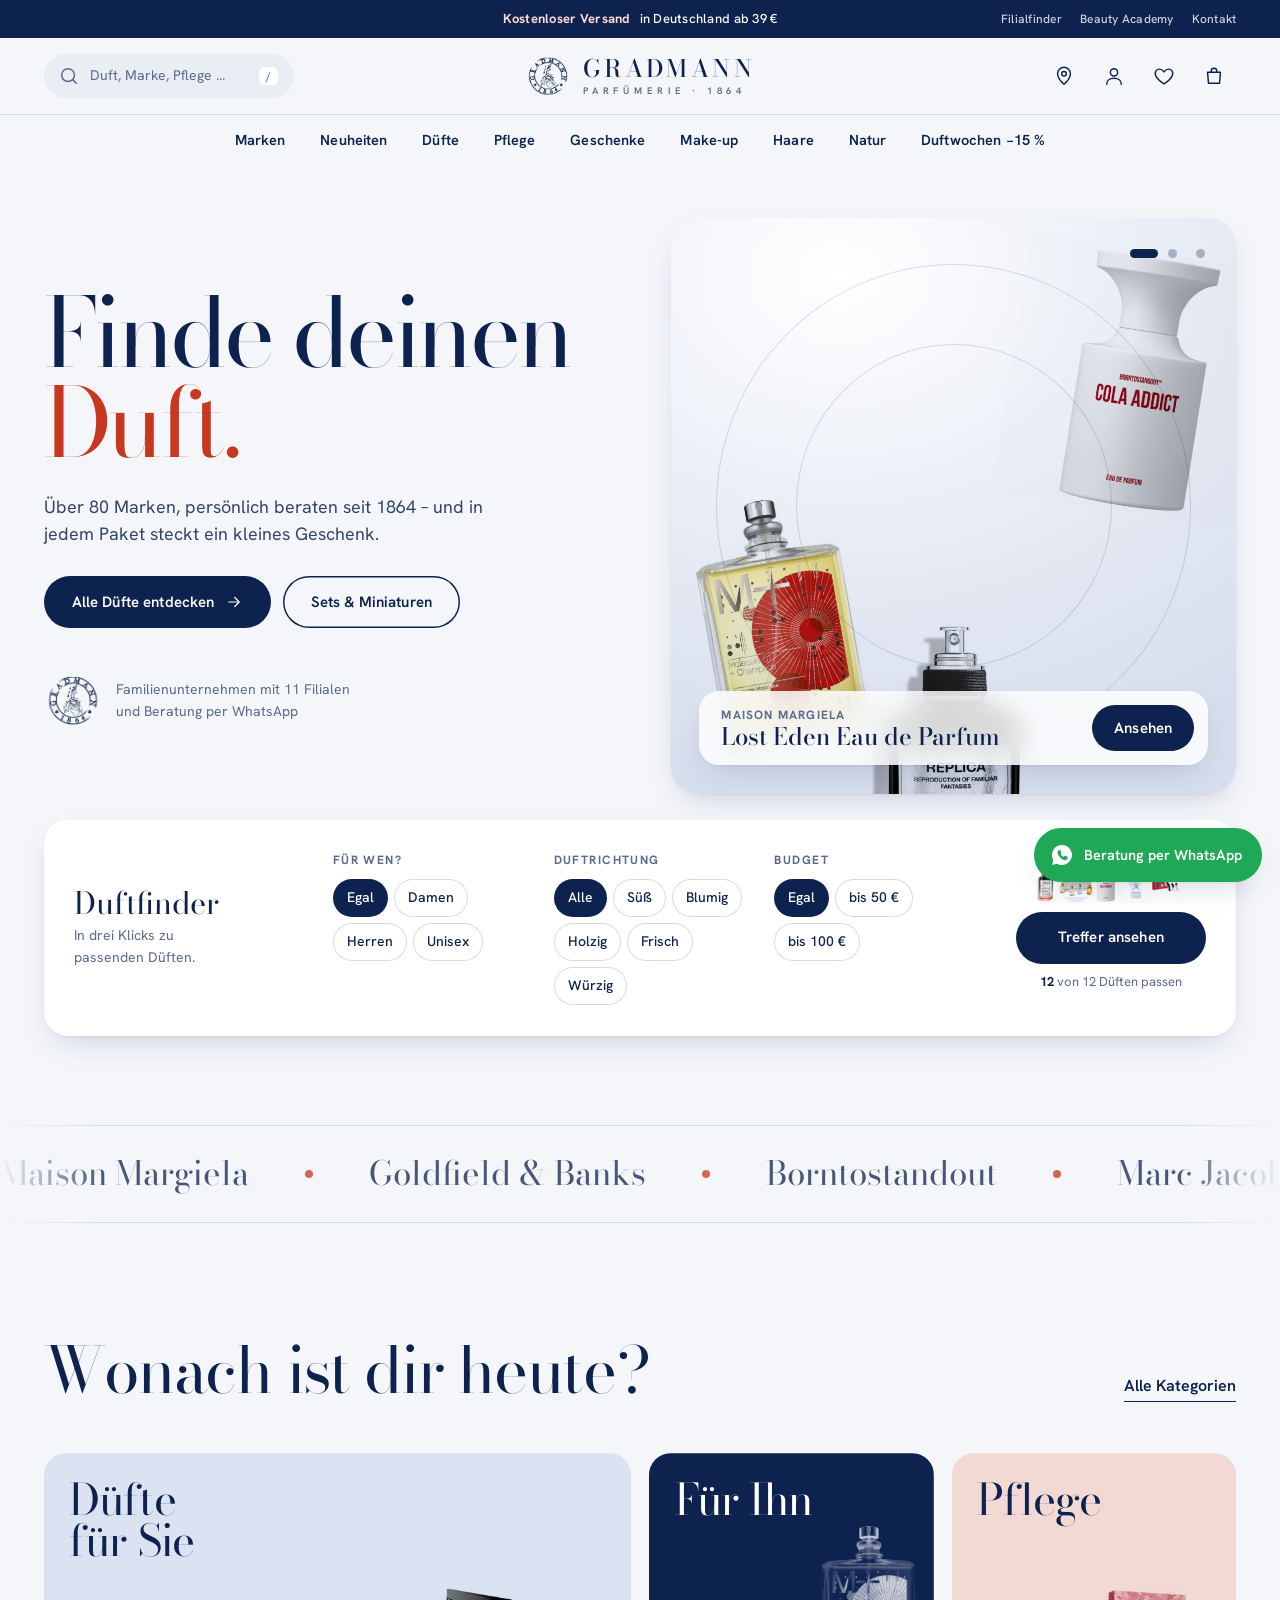
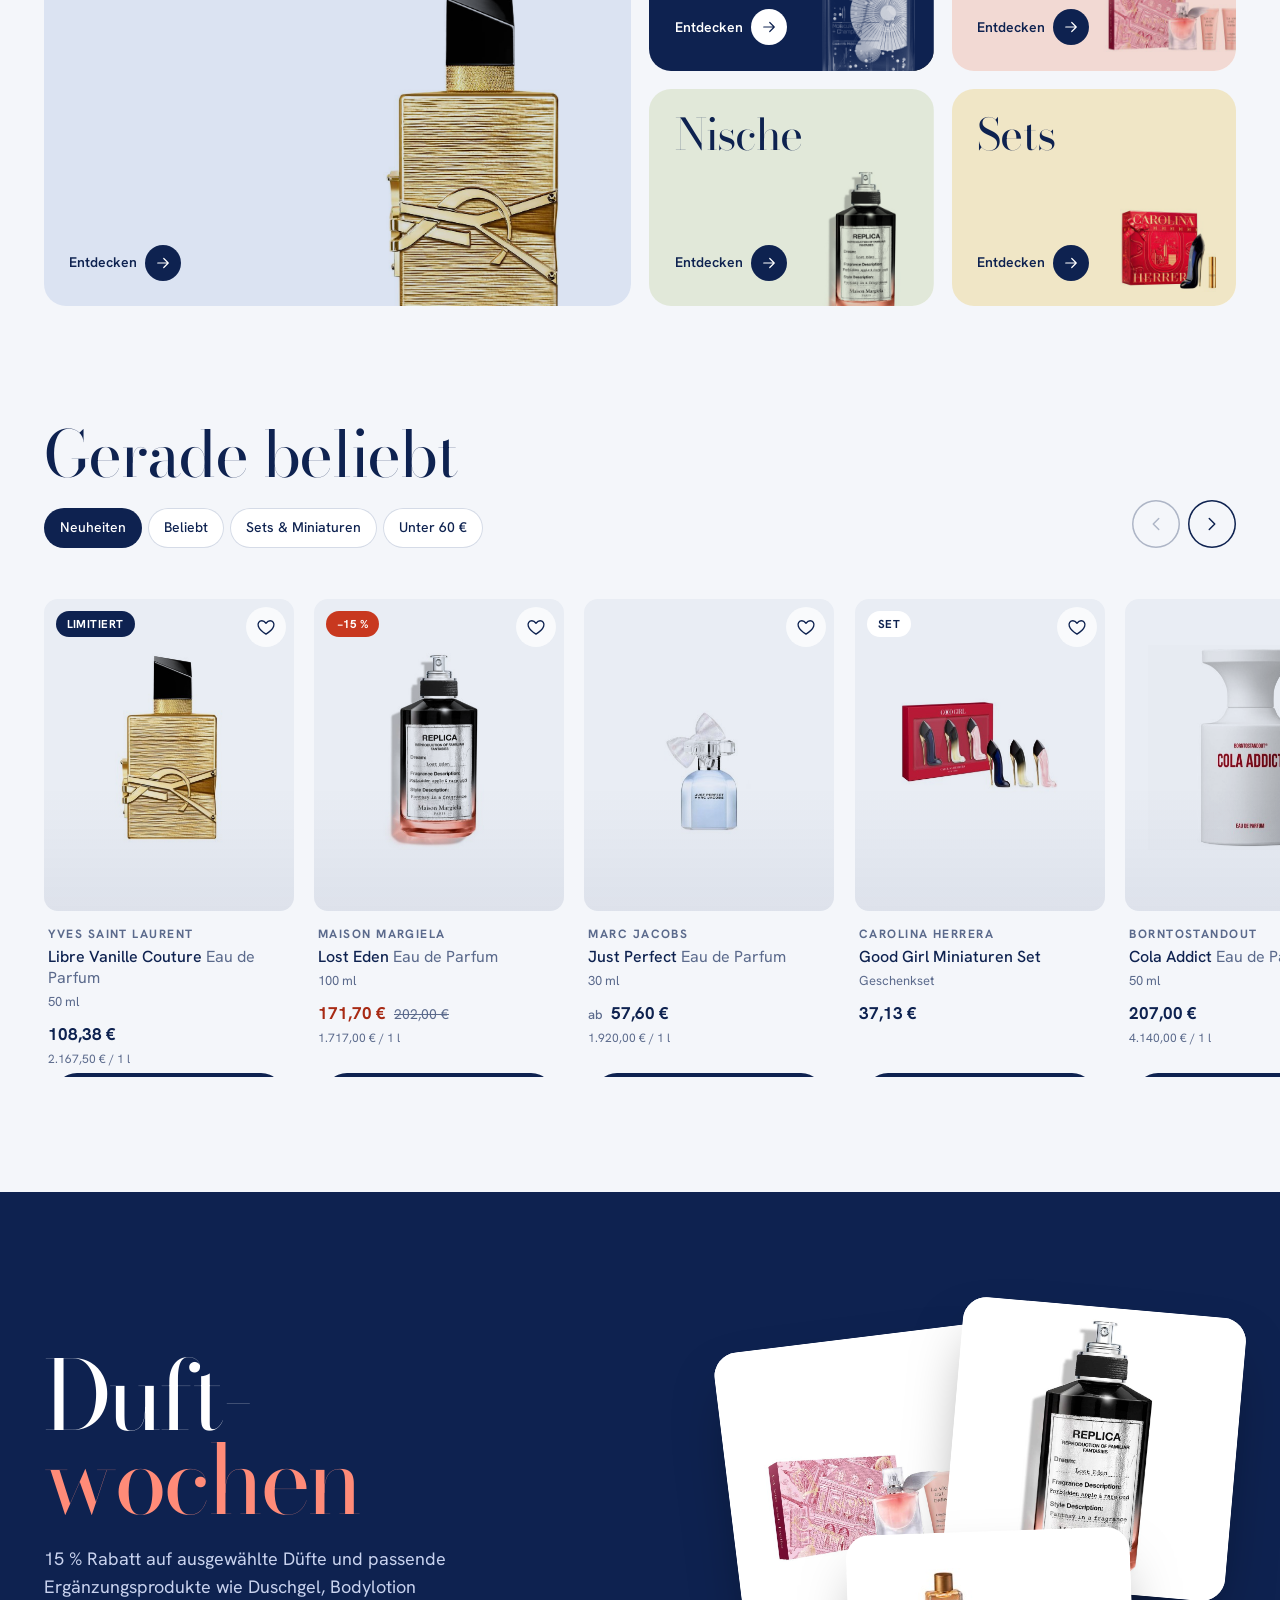
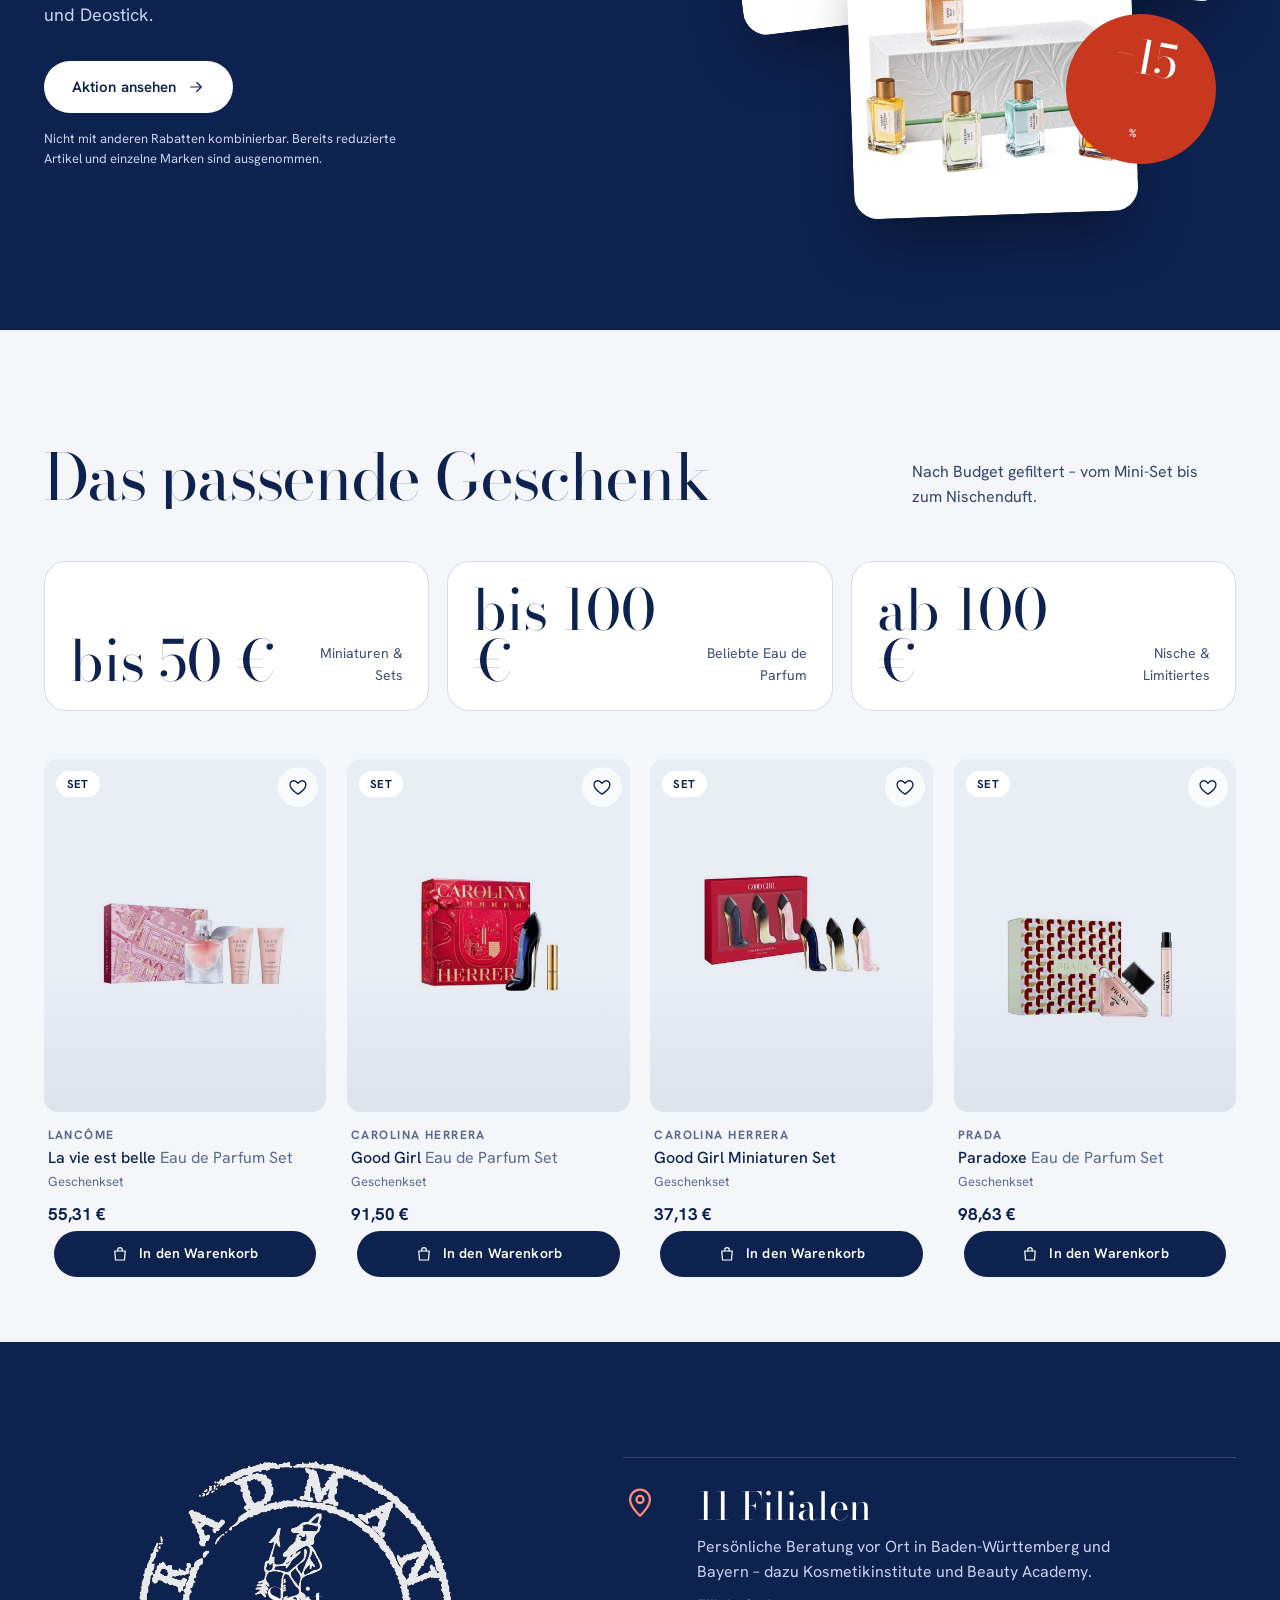
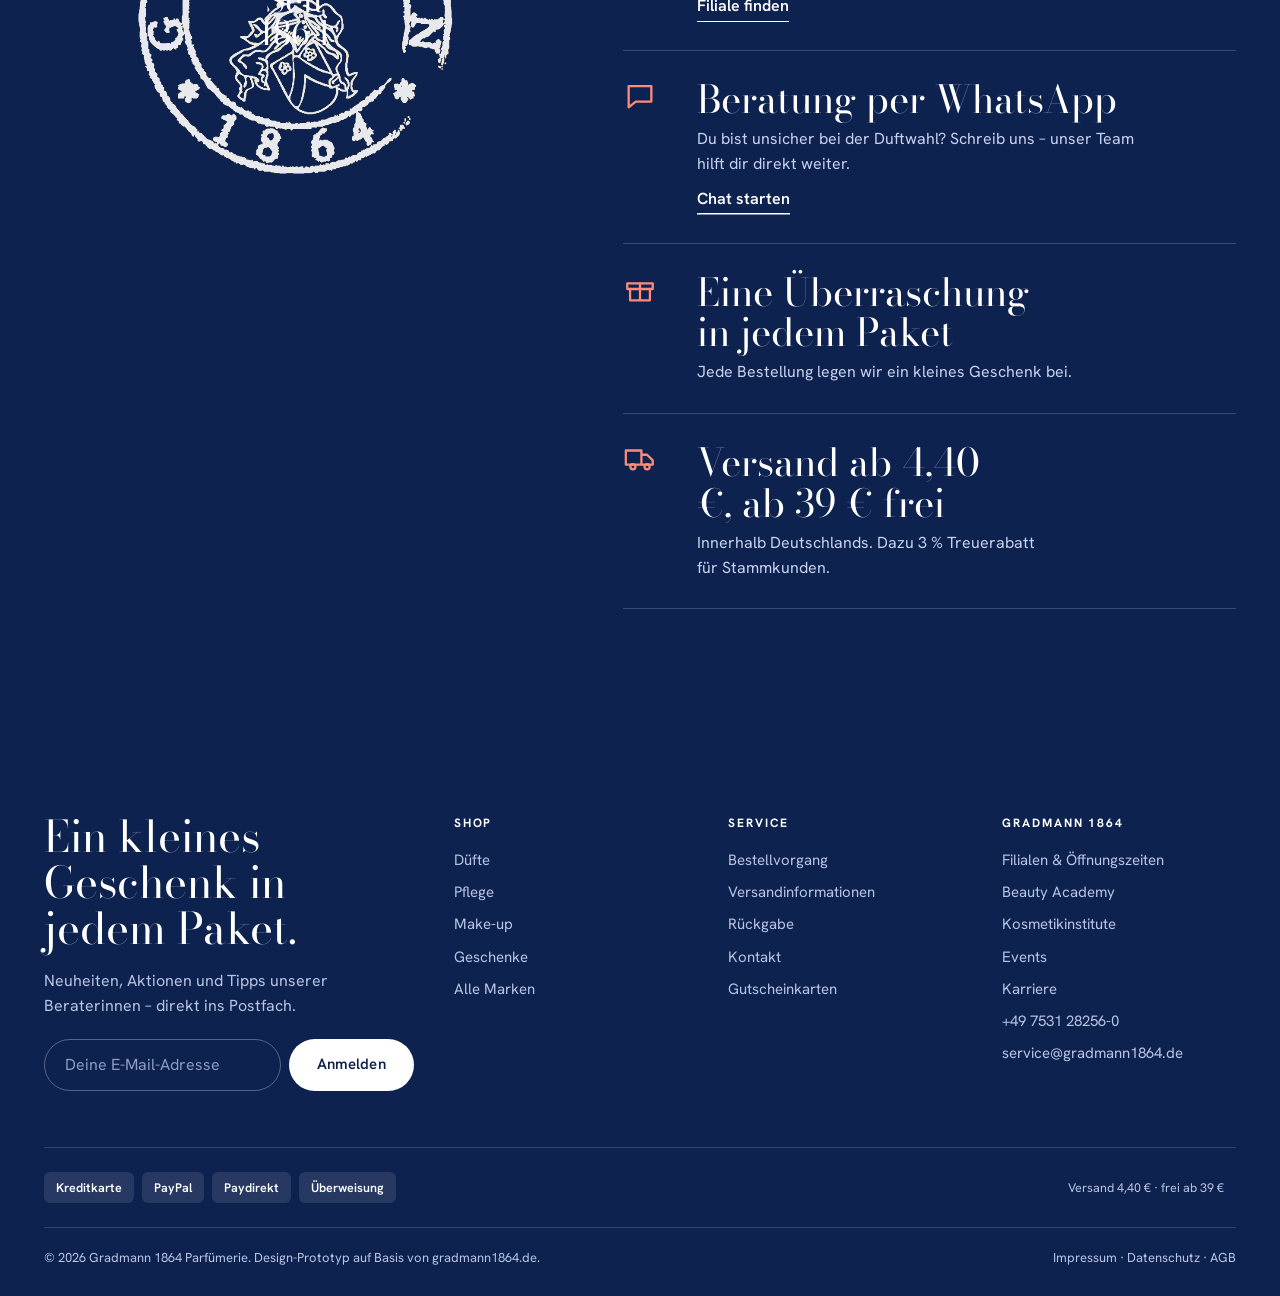
==== index.html @ aa3141bb "Gradmann 1864: Shop-Layout-Prototyp (Startseite, Kollektion, Produkt) Co-Authored-By: Claude Sonnet " ====
<!doctype html>
<html lang="de" class="no-js">
<head>
<meta charset="utf-8">
<meta name="viewport" content="width=device-width, initial-scale=1">
<title>GRADMANN 1864 – Parfümerie</title>
<meta name="description" content="Düfte, Pflege und Geschenke von über 80 Marken – beraten seit 1864. Kostenloser Versand ab 39 €.">
<link rel="icon" href="img/stempel.png">
<link rel="preconnect" href="https://fonts.googleapis.com"><link rel="preconnect" href="https://fonts.gstatic.com" crossorigin>
<link href="https://fonts.googleapis.com/css2?family=Bodoni+Moda:ital,opsz,wght@0,6..96,400;0,6..96,500;1,6..96,400&family=Hanken+Grotesk:wght@400;500;600;700&display=swap" rel="stylesheet">
<link rel="stylesheet" href="css/style.css">
</head>
<body>
<script src="js/data.js"></script>
<script src="js/app.js"></script>

<main id="main">
  <!-- HERO -->
  <section class="hero">
    <div class="wrap hero-grid">
      <div>
        <h1 class="lines-split rv" id="h1"><span class="ln"><span>Finde deinen</span></span><span class="ln" style="--d:1"><span><em>Duft.</em></span></span></h1>
        <p class="lede rv" style="--d:3">Über 80 Marken, persönlich beraten seit 1864 – und in jedem Paket steckt ein kleines Geschenk.</p>
        <div class="hero-cta rv" style="--d:4">
          <a class="btn btn-primary" href="kollektion.html">Alle Düfte entdecken <svg class="icon arr" viewBox="0 0 24 24"><path d="M5 12h14m-6-6 6 6-6 6"/></svg></a>
          <a class="btn btn-ghost" href="kollektion.html?type=set">Sets &amp; Miniaturen</a>
        </div>
        <div class="since rv" style="--d:5"><img src="img/stempel.png" alt="" width="58" height="49"><span>Familienunternehmen mit 11 Filialen<br>und Beratung per WhatsApp</span></div>
      </div>
      <div class="stage rv" id="stage" style="--d:2" aria-label="Aktuelle Highlights">
        <div class="ring"></div><div class="ring r2"></div>
        <img class="bottle sat" id="s1" src="img/p12.jpg" alt="" style="--x:-4;--y:48;--r:-10deg;--k:-14">
        <img class="bottle sat" id="s2" src="img/p2.jpg" alt="" style="--x:60;--y:6;--r:9deg;--k:16">
        <img class="bottle main" id="main-b" src="img/lost0.jpg" alt="" style="--x:19;--y:6;--r:0deg;--k:-8" width="1063" height="1063">
        <div class="dots" id="dots"></div>
        <div class="stage-card"><div><small id="sc-brand"></small><b id="sc-name"></b></div><a class="btn btn-primary" id="sc-link" href="#">Ansehen</a></div>
      </div>
    </div>
  </section>

  <!-- DUFTFINDER -->
  <section class="finder" aria-labelledby="fh">
    <div class="wrap"><div class="finder-box rv">
      <div><h2 id="fh">Duftfinder</h2><p>In drei Klicks zu passenden Düften.</p></div>
      <div class="f-steps" id="steps">
        <div class="f-step" data-k="for"><span>Für wen?</span><div class="chips"><button class="chip on" data-v="">Egal</button><button class="chip" data-v="damen">Damen</button><button class="chip" data-v="herren">Herren</button><button class="chip" data-v="unisex">Unisex</button></div></div>
        <div class="f-step" data-k="family"><span>Duftrichtung</span><div class="chips"><button class="chip on" data-v="">Alle</button><button class="chip" data-v="süß">Süß</button><button class="chip" data-v="blumig">Blumig</button><button class="chip" data-v="holzig">Holzig</button><button class="chip" data-v="frisch">Frisch</button><button class="chip" data-v="würzig">Würzig</button></div></div>
        <div class="f-step" data-k="max"><span>Budget</span><div class="chips"><button class="chip on" data-v="">Egal</button><button class="chip" data-v="50">bis 50 €</button><button class="chip" data-v="100">bis 100 €</button></div></div>
      </div>
      <div class="f-go"><div class="f-prev" id="fprev"></div><a class="btn btn-primary" id="fgo" href="kollektion.html">Treffer ansehen</a><small id="fcount"></small></div>
    </div></div>
  </section>

  <!-- MARKEN -->
  <div class="marq" aria-label="Marken im Sortiment"><div class="marq-t" id="marq"></div></div>

  <!-- KATEGORIEN -->
  <section class="sec">
    <div class="wrap">
      <div class="sec-head"><h2 class="lines-split"><span class="ln"><span>Wonach ist dir <em>heute?</em></span></span></h2><a class="link rv" href="kollektion.html">Alle Kategorien</a></div>
      <div class="bento">
        <a class="bt b1 wipe" href="kollektion.html?for=damen"><h3>Düfte für Sie</h3><span class="go">Entdecken <i><svg class="icon" viewBox="0 0 24 24" aria-hidden="true"><path d="M5 12h14m-6-6 6 6-6 6"/></svg></i></span><img src="img/hero-libre.jpg" alt="" loading="lazy"></a>
        <a class="bt b2 wipe" style="--d:1" href="kollektion.html?for=herren"><h3>Für Ihn</h3><span class="go">Entdecken <i><svg class="icon" viewBox="0 0 24 24" aria-hidden="true"><path d="M5 12h14m-6-6 6 6-6 6"/></svg></i></span><img src="img/p12.jpg" alt="" loading="lazy"></a>
        <a class="bt b3 wipe" style="--d:2" href="kollektion.html?cat=Pflege"><h3>Pflege</h3><span class="go">Entdecken <i><svg class="icon" viewBox="0 0 24 24" aria-hidden="true"><path d="M5 12h14m-6-6 6 6-6 6"/></svg></i></span><img src="img/p9.jpg" alt="" loading="lazy"></a>
        <a class="bt b4 wipe" style="--d:3" href="kollektion.html?cat=Nische"><h3>Nische</h3><span class="go">Entdecken <i><svg class="icon" viewBox="0 0 24 24" aria-hidden="true"><path d="M5 12h14m-6-6 6 6-6 6"/></svg></i></span><img src="img/p6.jpg" alt="" loading="lazy"></a>
        <a class="bt b5 wipe" style="--d:4" href="kollektion.html?type=set"><h3>Sets</h3><span class="go">Entdecken <i><svg class="icon" viewBox="0 0 24 24" aria-hidden="true"><path d="M5 12h14m-6-6 6 6-6 6"/></svg></i></span><img src="img/p5.jpg" alt="" loading="lazy"></a>
      </div>
    </div>
  </section>

  <!-- PRODUKT-RAIL -->
  <section class="sec" style="padding-top:0">
    <div class="wrap">
      <div class="sec-head">
        <div><h2 class="lines-split"><span class="ln"><span>Gerade <em>beliebt</em></span></span></h2>
          <div class="tabs rv" style="margin-top:22px" id="tabs" role="group" aria-label="Produktauswahl"><button class="chip on" data-t="new" aria-pressed="true">Neuheiten</button><button class="chip" data-t="top" aria-pressed="false">Beliebt</button><button class="chip" data-t="set" aria-pressed="false">Sets &amp; Miniaturen</button><button class="chip" data-t="u60" aria-pressed="false">Unter 60 €</button></div></div>
        <div class="rail-nav"><button id="rp" aria-label="Zurück"><svg class="icon" viewBox="0 0 24 24"><path d="m15 6-6 6 6 6"/></svg></button><button id="rn" aria-label="Weiter"><svg class="icon" viewBox="0 0 24 24"><path d="m9 6 6 6-6 6"/></svg></button></div>
      </div>
      <div class="rail" id="rail"></div>
    </div>
  </section>

  <!-- DUFTWOCHEN -->
  <section class="sec dark dw">
    <div class="wrap dw-grid">
      <div>
        <h2 class="lines-split"><span class="ln"><span>Duft-</span></span><span class="ln" style="--d:1"><span><em>wochen</em></span></span></h2>
        <p class="rv">15 % Rabatt auf ausgewählte Düfte und passende Ergänzungsprodukte wie Duschgel, Bodylotion und Deostick.</p>
        <div class="rv" style="margin-top:32px;--d:2"><a class="btn btn-light" href="kollektion.html?cat=Duftwochen">Aktion ansehen <svg class="icon arr" viewBox="0 0 24 24"><path d="M5 12h14m-6-6 6 6-6 6"/></svg></a></div>
        <small class="rv" style="--d:3">Nicht mit anderen Rabatten kombinierbar. Bereits reduzierte Artikel und einzelne Marken sind ausgenommen.</small>
      </div>
      <div class="dw-stack rv" style="--d:2" aria-hidden="true"><img src="img/hero-lavie.jpg" alt="" loading="lazy"><img src="img/lost0.jpg" alt="" loading="lazy"><img src="img/p1.jpg" alt="" loading="lazy"><div class="off">−15<small>%</small></div></div>
    </div>
  </section>

  <!-- GESCHENKE -->
  <section class="sec">
    <div class="wrap">
      <div class="sec-head"><h2 class="lines-split"><span class="ln"><span>Das passende <em>Geschenk</em></span></span></h2><p class="rv" style="max-width:36ch">Nach Budget gefiltert – vom Mini-Set bis zum Nischenduft.</p></div>
      <div class="gift-row">
        <a class="gift rv" href="kollektion.html?max=50"><b>bis 50 €</b><small>Miniaturen &amp; Sets</small></a>
        <a class="gift rv" style="--d:1" href="kollektion.html?max=100"><b>bis 100 €</b><small>Beliebte Eau de Parfum</small></a>
        <a class="gift rv" style="--d:2" href="kollektion.html?min=100"><b>ab 100 €</b><small>Nische &amp; Limitiertes</small></a>
      </div>
      <div class="pgrid" id="giftGrid"></div>
    </div>
  </section>

  <!-- VERTRAUEN -->
  <section class="sec dark">
    <div class="wrap trust">
      <div class="trust-stamp rv"><img src="img/stempel.png" alt="Gradmann 1864 Stempel"><div class="core">Seit<br>1864</div></div>
      <ul class="tl">
        <li class="rv"><svg class="icon" viewBox="0 0 24 24"><path d="M12 21s7-6.200 7-11.500a7 7 0 1 0-14 0C5 14.800 12 21 12 21Z"/><circle cx="12" cy="9.500" r="2.500"/></svg><div><h3>11 Filialen</h3><p>Persönliche Beratung vor Ort in Baden-Württemberg und Bayern – dazu Kosmetikinstitute und Beauty Academy.</p><a class="link" href="#" style="color:#fff">Filiale finden</a></div></li>
        <li class="rv" style="--d:1"><svg class="icon" viewBox="0 0 24 24"><path d="M4 5h16v11H9l-5 4V5Z"/></svg><div><h3>Beratung per WhatsApp</h3><p>Du bist unsicher bei der Duftwahl? Schreib uns – unser Team hilft dir direkt weiter.</p><a class="link" href="#" style="color:#fff">Chat starten</a></div></li>
        <li class="rv" style="--d:2"><svg class="icon" viewBox="0 0 24 24"><rect x="3" y="8" width="18" height="4"/><path d="M5 12v8h14v-8M12 8v12"/></svg><div><h3>Eine Überraschung in jedem Paket</h3><p>Jede Bestellung legen wir ein kleines Geschenk bei.</p></div></li>
        <li class="rv" style="--d:3"><svg class="icon" viewBox="0 0 24 24"><path d="M2 6h11v10H2zM13 9h4l4 4v3h-8"/><circle cx="7" cy="17.500" r="1.800"/><circle cx="17" cy="17.500" r="1.800"/></svg><div><h3>Versand ab 4,40 €, ab 39 € frei</h3><p>Innerhalb Deutschlands. Dazu 3 % Treuerabatt für Stammkunden.</p></div></li>
      </ul>
    </div>
  </section>
</main>

<script src="js/home.js"></script>
</body>
</html>
---- css/style.css ----
/* GRADMANN 1864 – Shop-Prototyp · Tokens */
:root {
  --ink: #0e2250;          /* Stempel-Marineblau */
  --ink-2: #33446b;
  --ink-3: #5b6a8c;
  --ground: #f4f6fa;
  --tile: #e9edf4;
  --line: #d5dbe7;
  --paper: #ffffff;
  --accent: #c8381f;       /* Aktionsfarbe: Rabatt, Fortschritt */
  --accent-ink: #a82a14;
  --ok: #17794e;
  --radius: 14px;
  --radius-s: 8px;
  --ease: cubic-bezier(.16, 1, .3, 1);
  --display: 'Bodoni Moda', 'Didot', serif;
  --sans: 'Hanken Grotesk', system-ui, -apple-system, sans-serif;
  --gut: clamp(16px, 3.4vw, 48px);
  --max: 1440px;
  --shadow: 0 1px 2px rgba(14,34,80,.06), 0 12px 32px -12px rgba(14,34,80,.22);
  --hdr-h: 114px;
  color-scheme: light;
}
@media (max-width: 1000px) { :root { --hdr-h: 64px; } }
@view-transition { navigation: auto; }
*, *::before, *::after { box-sizing: border-box; }
html { scroll-behavior: smooth; -webkit-text-size-adjust: 100%; }
body { margin: 0; font: 400 16px/1.55 var(--sans); color: var(--ink-2); background: var(--ground); -webkit-font-smoothing: antialiased; text-rendering: optimizeLegibility; }
img { display: block; max-width: 100%; }
a { color: inherit; text-decoration-thickness: 1px; text-underline-offset: .25em; }
button { font: inherit; color: inherit; background: none; border: 0; padding: 0; cursor: pointer; }
h1, h2, h3, h4 { margin: 0; color: var(--ink); font-weight: 500; text-wrap: balance; }
p { margin: 0; text-wrap: pretty; }
::selection { background: var(--ink); color: #fff; }
:focus-visible { outline: 2px solid var(--ink); outline-offset: 3px; border-radius: 4px; }
.dark :focus-visible { outline-color: #fff; }
::-webkit-scrollbar { width: 10px; height: 10px; }
::-webkit-scrollbar-thumb { background: var(--line); border-radius: 10px; border: 2px solid var(--ground); }
input, select { caret-color: var(--accent); }
.wrap { width: 100%; max-width: var(--max); margin-inline: auto; padding-inline: var(--gut); }
.sr { position: absolute; width: 1px; height: 1px; overflow: hidden; clip-path: inset(50%); white-space: nowrap; }
.display { font-family: var(--display); font-weight: 400; letter-spacing: -.02em; line-height: 1; }
.tnum { font-variant-numeric: tabular-nums; }
.skip { position: absolute; left: 12px; top: -60px; background: var(--ink); color: #fff; padding: 10px 16px; border-radius: 8px; z-index: 200; transition: top .2s; }
.skip:focus { top: 12px; }

/* Buttons */
.btn { --h: 52px; display: inline-flex; align-items: center; justify-content: center; gap: 10px; min-height: var(--h); padding: 0 28px; border-radius: 999px; font-weight: 600; font-size: 15px; letter-spacing: .01em; text-decoration: none; transition: transform .35s var(--ease), background .25s, color .25s, box-shadow .35s var(--ease); position: relative; overflow: hidden; isolation: isolate; white-space: nowrap; }
.btn svg { width: 18px; height: 18px; transition: transform .4s var(--ease); }
.btn:hover svg.arr { transform: translateX(4px); }
.btn-primary { background: var(--ink); color: #fff; }
.btn-primary::before { content: ''; position: absolute; inset: 0; background: var(--accent); transform: translateY(101%); transition: transform .45s var(--ease); z-index: -1; border-radius: inherit; }
.btn-primary:hover::before { transform: none; }
.btn-primary:active { transform: scale(.97); }
.btn-ghost { box-shadow: inset 0 0 0 1.5px var(--ink); color: var(--ink); background: transparent; }
.btn-ghost:hover { background: var(--ink); color: #fff; }
.btn-light { background: #fff; color: var(--ink); }
.btn-light:hover { background: var(--accent); color: #fff; }
.btn-block { width: 100%; }
.btn[disabled] { opacity: .5; pointer-events: none; }
.link { font-weight: 600; color: var(--ink); text-decoration: none; background: linear-gradient(currentColor, currentColor) 0 100% / 100% 1.5px no-repeat; padding-bottom: 3px; transition: background-size .45s var(--ease); display: inline-flex; gap: 8px; align-items: center; }
.link:hover { background-size: 0 1.5px; background-position: 100% 100%; }
.icon { width: 22px; height: 22px; stroke: currentColor; fill: none; stroke-width: 1.6; stroke-linecap: round; stroke-linejoin: round; }

/* Announcement */
.announce { background: var(--ink); color: #fff; font-size: 13px; font-weight: 500; letter-spacing: .02em; height: 38px; position: relative; overflow: hidden; }
.announce .wrap { height: 100%; display: flex; align-items: center; justify-content: center; position: relative; }
.announce .msg { position: absolute; inset: 0; display: flex; align-items: center; justify-content: center; gap: 10px; opacity: 0; transform: translateY(12px); transition: opacity .6s var(--ease), transform .6s var(--ease); text-align: center; padding-inline: 12px; }
.announce .msg.on { opacity: 1; transform: none; }
.announce b { font-weight: 700; color: #ffd9d1; }
.announce .side { position: absolute; right: var(--gut); font-size: 12px; opacity: .8; display: none; }
@media (min-width: 900px) { .announce .side { display: block; } .announce .side a { text-decoration: none; margin-left: 18px; } .announce .side a:hover { text-decoration: underline; } }

/* Header */
.hdr { position: sticky; top: 0; z-index: 60; background: rgba(244,246,250,.86); backdrop-filter: saturate(1.4) blur(16px); -webkit-backdrop-filter: saturate(1.4) blur(16px); border-bottom: 1px solid transparent; transition: border-color .3s, background .3s, box-shadow .3s; }
.hdr.stuck { border-color: var(--line); box-shadow: 0 8px 30px -20px rgba(14,34,80,.3); }
.hdr-in { display: grid; grid-template-columns: 1fr auto 1fr; align-items: center; height: 76px; gap: 16px; transition: height .4s var(--ease); }
.hdr.stuck .hdr-in { height: 64px; }
.brand { display: flex; align-items: center; gap: 12px; text-decoration: none; color: var(--ink); justify-self: center; }
.brand img { width: 46px; height: auto; transition: transform .8s var(--ease), width .4s var(--ease); }
.hdr.stuck .brand img { width: 38px; }
.brand:hover img { transform: rotate(-12deg) scale(1.06); }
.brand .wm { display: flex; flex-direction: column; line-height: 1; }
.brand .wm b { font-family: var(--display); font-size: 24px; font-weight: 500; letter-spacing: .14em; }
.brand .wm i { font-style: normal; font-size: 9.5px; letter-spacing: .5em; text-transform: uppercase; margin-top: 5px; color: var(--ink-3); font-weight: 600; }
.hdr-l, .hdr-r { display: flex; align-items: center; gap: 6px; }
.hdr-r { justify-content: flex-end; }
.ibtn { width: 44px; height: 44px; border-radius: 50%; display: grid; place-items: center; color: var(--ink); position: relative; transition: background .2s, transform .3s var(--ease); text-decoration: none; }
.ibtn:hover { background: var(--tile); }
.ibtn:active { transform: scale(.92); }
.ibtn .count { position: absolute; top: 3px; right: 1px; min-width: 19px; height: 19px; padding: 0 5px; border-radius: 10px; background: var(--accent); color: #fff; font-size: 11px; font-weight: 700; display: grid; place-items: center; transform: scale(0); transition: transform .45s var(--ease); font-variant-numeric: tabular-nums; }
.ibtn .count.on { transform: scale(1); }
.ibtn .count.pop { animation: pop .5s var(--ease); }
@keyframes pop { 40% { transform: scale(1.5); } }
.burger { display: none; }
.hdr-search { display: flex; align-items: center; gap: 10px; height: 44px; padding: 0 16px 0 14px; border-radius: 999px; background: var(--tile); color: var(--ink-3); font-size: 14px; min-width: 250px; transition: background .2s, box-shadow .2s; }
.hdr-search:hover { background: #dfe5ef; }
.hdr-search kbd { margin-left: auto; font: 600 11px var(--sans); padding: 2px 7px; border-radius: 6px; background: var(--paper); color: var(--ink-3); }
.nav { border-top: 1px solid var(--line); }
.nav ul { list-style: none; margin: 0; padding: 0; display: flex; justify-content: center; gap: clamp(14px, 2.4vw, 36px); }
.nav > .wrap > ul > li > a { display: block; padding: 14px 2px; font-size: 14.5px; font-weight: 600; color: var(--ink); text-decoration: none; position: relative; letter-spacing: .01em; }
.nav > .wrap > ul > li > a::after { content: ''; position: absolute; left: 0; right: 0; bottom: 8px; height: 1.5px; background: var(--ink); transform: scaleX(0); transform-origin: right; transition: transform .45s var(--ease); }
.nav > .wrap > ul > li:hover > a::after, .nav > .wrap > ul > li > a[aria-current]::after { transform: scaleX(1); transform-origin: left; }
.nav li.sale > a { color: var(--accent-ink); }
.nav li.has-mega { position: static; }
.mega { position: absolute; left: 0; right: 0; top: 100%; background: var(--paper); border-bottom: 1px solid var(--line); box-shadow: 0 40px 60px -40px rgba(14,34,80,.35); opacity: 0; visibility: hidden; transform: translateY(-8px); transition: opacity .3s var(--ease), transform .45s var(--ease), visibility 0s .3s; }
.has-mega:hover > .mega, .has-mega:focus-within > .mega { opacity: 1; visibility: visible; transform: none; transition-delay: 0s; }
.mega-in { display: grid; grid-template-columns: repeat(4, 1fr) 1.35fr; gap: 32px; padding-block: 34px 40px; }
.mega h4 { font-size: 12px; text-transform: uppercase; letter-spacing: .14em; color: var(--ink-3); font-weight: 700; margin-bottom: 14px; }
.mega ul { flex-direction: column; gap: 2px; justify-content: flex-start; }
.mega ul a { display: inline-block; padding: 5px 0; text-decoration: none; color: var(--ink); font-size: 15.5px; transition: transform .3s var(--ease), color .2s; }
.mega ul a:hover { transform: translateX(6px); color: var(--accent-ink); }
.mega-feat { display: grid; grid-template-columns: 110px 1fr; gap: 16px; align-items: center; background: var(--tile); border-radius: var(--radius); padding: 14px; text-decoration: none; color: var(--ink); }
.mega-feat img { mix-blend-mode: multiply; aspect-ratio: 1; object-fit: contain; width: 100%; transition: transform .6s var(--ease); }
.mega-feat:hover img { transform: scale(1.08) rotate(-3deg); }
.mega-feat b { display: block; font-family: var(--display); font-weight: 500; font-size: 20px; line-height: 1.15; margin: 4px 0 8px; }
.mega-feat span { font-size: 14px; }

/* Mobile nav */
.mnav { position: fixed; inset: 0; z-index: 90; pointer-events: none; visibility: hidden; transition: visibility 0s .6s; }
.mnav .scrim { position: absolute; inset: 0; background: rgba(14,34,80,.45); opacity: 0; transition: opacity .35s; }
.mnav .panel { position: absolute; inset: 0 auto 0 0; width: min(92vw, 400px); background: var(--paper); transform: translateX(-102%); transition: transform .55s var(--ease); display: flex; flex-direction: column; padding: 18px var(--gut) 28px; overflow: auto; }
.mnav.open { pointer-events: auto; visibility: visible; transition-delay: 0s; }
.mnav.open .scrim { opacity: 1; }
.mnav.open .panel { transform: none; }
.mnav ul { list-style: none; margin: 18px 0; padding: 0; }
.mnav li a { display: flex; justify-content: space-between; align-items: center; padding: 16px 0; border-bottom: 1px solid var(--line); font-family: var(--display); font-size: 28px; color: var(--ink); text-decoration: none; opacity: 0; transform: translateX(-16px); transition: opacity .5s var(--ease), transform .6s var(--ease); }
.mnav.open li a { opacity: 1; transform: none; transition-delay: calc(var(--i) * 45ms + 150ms); }

/* Search overlay */
.search[aria-hidden="true"] { visibility: hidden; }
.search { position: fixed; inset: 0; z-index: 100; background: rgba(244,246,250,.97); backdrop-filter: blur(10px); display: grid; align-content: start; padding: 0 var(--gut); opacity: 0; visibility: hidden; transition: opacity .3s, visibility 0s .3s; overflow: auto; }
.search.open { opacity: 1; visibility: visible; transition-delay: 0s; }
.search-in { width: 100%; max-width: 1100px; margin: 0 auto; padding-top: clamp(24px, 8vh, 90px); transform: translateY(-16px); transition: transform .6s var(--ease); }
.search.open .search-in { transform: none; }
.search-box { display: flex; align-items: center; gap: 14px; border-bottom: 2px solid var(--ink); padding-bottom: 12px; color: var(--ink); }
.search-box input { flex: 1; min-width: 0; border: 0; background: none; outline: 0; font: 400 clamp(26px, 5vw, 52px)/1.1 var(--display); color: var(--ink); letter-spacing: -.01em; }
.search-box input::placeholder { color: #9aa6c0; }
.search-grid { display: grid; grid-template-columns: 220px 1fr; gap: 40px; margin-top: 34px; padding-bottom: 60px; }
.search h5 { margin: 0 0 12px; font-size: 12px; letter-spacing: .14em; text-transform: uppercase; color: var(--ink-3); }
.chips { display: flex; flex-wrap: wrap; gap: 8px; }
.chip { display: inline-flex; align-items: center; gap: 8px; min-height: 40px; padding: 0 16px; border-radius: 999px; background: var(--paper); box-shadow: inset 0 0 0 1px var(--line); font-size: 14px; font-weight: 500; color: var(--ink); text-decoration: none; transition: background .2s, color .2s, box-shadow .2s, transform .3s var(--ease); }
.chip:hover { box-shadow: inset 0 0 0 1px var(--ink); }
.chip[aria-pressed="true"], .chip.on { background: var(--ink); color: #fff; box-shadow: none; }
.chip:active { transform: scale(.95); }
.res { list-style: none; margin: 0; padding: 0; display: grid; gap: 4px; }
.res a { display: grid; grid-template-columns: 64px 1fr auto; gap: 16px; align-items: center; padding: 8px; border-radius: 12px; text-decoration: none; color: var(--ink); transition: background .2s; }
.res a:hover, .res a:focus-visible { background: var(--paper); }
.res img { width: 64px; aspect-ratio: 1; object-fit: contain; background: var(--tile); border-radius: 10px; mix-blend-mode: multiply; }
.res small { display: block; color: var(--ink-3); font-size: 13px; }
.res b { font-weight: 600; }
.res mark { background: none; color: var(--accent-ink); font-weight: 700; }

/* Drawer (cart) */
.drawer { position: fixed; inset: 0; z-index: 95; pointer-events: none; visibility: hidden; transition: visibility 0s .6s; }
.drawer .scrim { position: absolute; inset: 0; background: rgba(14,34,80,.45); opacity: 0; transition: opacity .35s; }
.drawer .panel { position: absolute; top: 0; right: 0; bottom: 0; width: min(100vw, 460px); background: var(--paper); transform: translateX(104%); transition: transform .6s var(--ease); display: flex; flex-direction: column; box-shadow: -30px 0 60px -30px rgba(14,34,80,.4); }
.drawer.open { pointer-events: auto; visibility: visible; transition-delay: 0s; }
.drawer.open .scrim { opacity: 1; }
.drawer.open .panel { transform: none; }
.drawer header { display: flex; align-items: center; justify-content: space-between; padding: 20px 24px; border-bottom: 1px solid var(--line); }
.drawer header h2 { font-family: var(--display); font-size: 26px; font-weight: 400; }
.ship { padding: 16px 24px; background: var(--ground); border-bottom: 1px solid var(--line); font-size: 14px; color: var(--ink); }
.ship .bar { height: 8px; border-radius: 8px; background: var(--line); overflow: hidden; margin-top: 10px; }
.ship .bar i { display: block; height: 100%; width: 0; background: var(--accent); border-radius: 8px; transition: width .9s var(--ease), background .4s; }
.ship.done .bar i { background: var(--ok); }
.ship b { font-weight: 700; }
.lines { flex: 1; overflow: auto; padding: 8px 24px; }
.line { display: grid; grid-template-columns: 84px 1fr auto; gap: 16px; padding: 16px 0; border-bottom: 1px solid var(--line); animation: lineIn .6s var(--ease) both; }
@keyframes lineIn { from { opacity: 0; transform: translateY(14px); } }
.line img { width: 84px; aspect-ratio: 1; object-fit: contain; background: var(--tile); border-radius: 10px; mix-blend-mode: multiply; }
.line small { color: var(--ink-3); display: block; font-size: 13px; }
.line b.n { color: var(--ink); font-weight: 600; line-height: 1.25; display: block; margin-top: 2px; }
.line .rm { font-size: 13px; color: var(--ink-3); text-decoration: underline; margin-top: 8px; }
.line .rm:hover { color: var(--accent-ink); }
.line .pr { font-weight: 700; color: var(--ink); text-align: right; }
.qty { display: inline-flex; align-items: center; border-radius: 999px; box-shadow: inset 0 0 0 1px var(--line); margin-top: 10px; }
.qty button { width: 36px; height: 36px; border-radius: 50%; font-size: 18px; color: var(--ink); transition: background .2s; }
.qty button:hover { background: var(--tile); }
.qty span { min-width: 26px; text-align: center; font-weight: 600; color: var(--ink); font-variant-numeric: tabular-nums; }
.drawer footer { padding: 20px 24px 24px; border-top: 1px solid var(--line); background: var(--paper); display: grid; gap: 12px; }
.drawer .row { display: flex; justify-content: space-between; font-size: 15px; }
.drawer .row.total { font-size: 20px; font-weight: 700; color: var(--ink); }
.drawer .empty { text-align: center; padding: 60px 10px; color: var(--ink-3); }
.drawer .empty h3 { font-family: var(--display); font-size: 28px; font-weight: 400; margin-bottom: 8px; }
.upsell { padding: 14px 24px; background: var(--ground); border-top: 1px solid var(--line); }
.upsell h5 { margin: 0 0 10px; font-size: 12px; text-transform: uppercase; letter-spacing: .12em; color: var(--ink-3); }
.upsell .u { display: grid; grid-template-columns: 52px 1fr auto; gap: 12px; align-items: center; }
.upsell img { width: 52px; aspect-ratio: 1; object-fit: contain; background: var(--tile); border-radius: 8px; mix-blend-mode: multiply; }
.upsell .u b { font-size: 14px; color: var(--ink); line-height: 1.2; display: block; }
.upsell .u small { color: var(--ink-3); }
.mini { min-height: 38px; padding: 0 16px; border-radius: 999px; box-shadow: inset 0 0 0 1.5px var(--ink); color: var(--ink); font-weight: 600; font-size: 13px; transition: background .2s, color .2s; }
.mini:hover { background: var(--ink); color: #fff; }

/* Toast + fly */
.toast { position: fixed; left: 50%; bottom: 24px; z-index: 120; transform: translate(-50%, calc(100% + 48px)); visibility: hidden; background: var(--ink); color: #fff; padding: 14px 22px; border-radius: 999px; font-weight: 600; font-size: 14.5px; display: flex; gap: 10px; align-items: center; transition: transform .6s var(--ease), visibility 0s .6s; box-shadow: var(--shadow); max-width: calc(100vw - 32px); }
.toast.on { transform: translate(-50%, 0); visibility: visible; transition-delay: 0s; }
.fly { position: fixed; z-index: 130; width: 80px; height: 80px; object-fit: contain; border-radius: 50%; background: var(--tile); pointer-events: none; mix-blend-mode: multiply; transition: transform .85s cubic-bezier(.5,0,.2,1), opacity .85s; }

/* Reveal */
.rv { opacity: 0; transform: translateY(26px); transition: opacity .9s var(--ease), transform 1s var(--ease); transition-delay: calc(var(--d, 0) * 80ms); }
.rv.in { opacity: 1; transform: none; }
.wipe { clip-path: inset(0 0 99% 0); transition: clip-path 1.2s var(--ease); transition-delay: calc(var(--d, 0) * 100ms); }
.wipe.in { clip-path: inset(0); }
.lines-split .ln { display: block; overflow: hidden; }
.lines-split .ln > span { display: inline-block; transform: translateY(105%); transition: transform 1.1s var(--ease); transition-delay: calc(var(--d, 0) * 90ms + 100ms); }
.lines-split.in .ln > span { transform: none; }
@media (prefers-reduced-motion: reduce) {
  .marq-t { animation: none !important; }
  *, *::before, *::after { animation-iteration-count: 1 !important; animation-duration: .01ms !important; transition-duration: .01ms !important; transition-delay: 0s !important; scroll-behavior: auto !important; }
  .rv, .wipe, .lines-split .ln > span { opacity: 1; transform: none; clip-path: none; }
}
.no-js .rv, .no-js .wipe, .no-js .lines-split .ln > span { opacity: 1; transform: none; clip-path: none; }

/* Product card */
.pgrid { display: grid; grid-template-columns: repeat(4, 1fr); gap: clamp(28px, 3vw, 44px) clamp(14px, 1.6vw, 24px); }
.pc { position: relative; display: flex; flex-direction: column; min-width: 0; }
.pc-media { position: relative; display: block; aspect-ratio: 4 / 5; background: var(--tile); border-radius: var(--radius); overflow: hidden; }
.pc-media img { position: absolute; inset: 9% 9% 14%; width: 82%; height: 77%; object-fit: contain; mix-blend-mode: multiply; transition: transform .9s var(--ease); }
.pc:hover .pc-media img { transform: scale(1.07) translateY(-2%); }
.pc-media::after { content: ''; position: absolute; inset: auto 0 0; height: 40%; background: linear-gradient(transparent, rgba(14,34,80,.05)); pointer-events: none; }
.badges { position: absolute; top: 12px; left: 12px; display: flex; gap: 6px; z-index: 2; flex-wrap: wrap; }
.badge { display: inline-flex; align-items: center; height: 26px; padding: 0 11px; border-radius: 999px; font-size: 11.5px; font-weight: 700; letter-spacing: .04em; background: var(--paper); color: var(--ink); text-transform: uppercase; }
.badge.sale { background: var(--accent); color: #fff; }
.badge.ink { background: var(--ink); color: #fff; }
.wish { position: absolute; top: 8px; right: 8px; z-index: 3; width: 40px; height: 40px; border-radius: 50%; display: grid; place-items: center; color: var(--ink); background: rgba(255,255,255,.7); backdrop-filter: blur(6px); transition: transform .4s var(--ease), background .2s; }
.wish:hover { background: #fff; transform: scale(1.08); }
.wish svg { width: 20px; height: 20px; }
.wish[aria-pressed="true"] { color: var(--accent); }
.wish[aria-pressed="true"] svg { fill: currentColor; animation: pop .5s var(--ease); }
.qa { position: absolute; left: 10px; right: 10px; bottom: 10px; z-index: 3; transform: translateY(calc(100% + 14px)); transition: transform .6s var(--ease); }
.pc:hover .qa, .pc:focus-within .qa { transform: none; }
@media (hover: none) { .qa { transform: none; position: static; margin-top: 12px; } .qa .btn { --h: 44px; width: 100%; } }
.qa .btn { --h: 46px; width: 100%; background: var(--ink); color: #fff; font-size: 14px; }
.pc-body { padding: 14px 4px 0; display: grid; gap: 3px; }
.pc-brand { font-size: 12px; font-weight: 700; letter-spacing: .12em; text-transform: uppercase; color: var(--ink-3); }
.pc-name { font-size: 16px; line-height: 1.3; color: var(--ink); font-weight: 500; text-decoration: none; }
.pc-name::after { content: ''; position: absolute; inset: 0; z-index: 1; }
.pc-meta { font-size: 13px; color: var(--ink-3); }
.pc-price { display: flex; align-items: baseline; gap: 8px; margin-top: 6px; font-weight: 700; color: var(--ink); font-size: 17px; font-variant-numeric: tabular-nums; }
.pc-price s { font-weight: 400; color: var(--ink-3); font-size: 14px; }
.pc-price .off { color: var(--accent-ink); }
.pc-price small { font-weight: 500; color: var(--ink-3); font-size: 13px; }
.pc-per { font-size: 12px; color: var(--ink-3); }
.pc-tags { display: flex; gap: 6px; flex-wrap: wrap; margin-top: 8px; }
.pc-tags span { font-size: 12px; padding: 3px 9px; border-radius: 999px; background: var(--paper); box-shadow: inset 0 0 0 1px var(--line); color: var(--ink-2); }
@media (max-width: 1100px) { .pgrid { grid-template-columns: repeat(3, 1fr); } }
@media (max-width: 760px) { .pgrid { grid-template-columns: repeat(2, 1fr); } .pc-name { font-size: 15px; } .qa { display: block; position: static; transform: none; margin-top: 10px; } .qa .btn { --h: 42px; font-size: 13px; } .pc-tags { display: none; } }

/* Section scaffolding */
.sec { padding-block: clamp(64px, 9vw, 130px); }
.sec-head { display: flex; align-items: end; justify-content: space-between; gap: 24px; margin-bottom: clamp(28px, 4vw, 52px); flex-wrap: wrap; }
.sec-head h2 { font-family: var(--display); font-weight: 400; font-size: clamp(34px, 5vw, 68px); line-height: 1; letter-spacing: -.02em; }
.sec-head h2 em { font-style: normal; }
.dark { background: var(--ink); color: #c8d2ee; }
.dark h2, .dark h3 { color: #fff; }

/* Footer */
.foot { background: var(--ink); color: #b9c4e4; padding-top: clamp(56px, 7vw, 96px); }
.foot a { color: inherit; text-decoration: none; }
.foot a:hover { color: #fff; text-decoration: underline; }
.foot-top { display: grid; grid-template-columns: 1.4fr repeat(3, 1fr); gap: 40px; padding-bottom: 56px; }
.foot h4 { color: #fff; font-size: 12px; letter-spacing: .16em; text-transform: uppercase; margin-bottom: 16px; font-weight: 700; }
.foot ul { list-style: none; margin: 0; padding: 0; display: grid; gap: 9px; font-size: 15px; }
.foot .big { font-family: var(--display); font-size: clamp(28px, 3.4vw, 44px); color: #fff; line-height: 1.05; margin-bottom: 18px; }
.nl { display: flex; gap: 8px; max-width: 420px; }
.nl input { flex: 1; min-width: 0; height: 52px; border-radius: 999px; border: 1.5px solid rgba(255,255,255,.3); background: transparent; padding: 0 20px; color: #fff; font: inherit; outline: none; transition: border-color .2s; }
.nl input:focus { border-color: #fff; }
.nl input::placeholder { color: #8e9bc2; }
.foot-pay { display: flex; gap: 8px; flex-wrap: wrap; padding-block: 24px; border-top: 1px solid rgba(255,255,255,.15); align-items: center; }
.foot-pay span { padding: 6px 12px; border-radius: 6px; background: rgba(255,255,255,.1); font-size: 12.5px; font-weight: 600; color: #fff; }
.foot-bottom { display: flex; justify-content: space-between; gap: 16px; flex-wrap: wrap; padding-block: 20px 28px; font-size: 13px; border-top: 1px solid rgba(255,255,255,.15); }
@media (max-width: 900px) { .foot-top { grid-template-columns: 1fr 1fr; } .foot-top > :first-child { grid-column: 1 / -1; } }

/* Floating WhatsApp */
.wa { position: fixed; right: 18px; bottom: 18px; z-index: 55; display: flex; align-items: center; gap: 10px; height: 54px; padding: 0 20px 0 16px; border-radius: 999px; background: #1fa855; color: #fff; text-decoration: none; font-weight: 600; font-size: 14.5px; box-shadow: var(--shadow); transition: transform .4s var(--ease); }
.wa:hover { transform: translateY(-3px); }
.wa svg { width: 24px; height: 24px; fill: currentColor; }
@media (max-width: 700px) { .wa span { display: none; } .wa { padding: 0; width: 54px; justify-content: center; } }

/* Responsive header */
@media (max-width: 1000px) {
  .nav, .hdr-search, .hide-m { display: none; }
  .burger { display: grid; }
  .hdr-in { grid-template-columns: 1fr auto 1fr; height: 64px; }
  .brand .wm b { font-size: 19px; }
  .brand .wm i { display: none; }
  .brand img { width: 36px; }
}
@media (max-width: 760px) { .search-grid { grid-template-columns: 1fr; gap: 24px; } .mega-in { grid-template-columns: 1fr 1fr; } }

/* ============ HOME ============ */
.hero { position: relative; overflow: clip; padding-block: clamp(28px, 4vw, 56px) clamp(56px, 7vw, 100px); }
.hero-grid { display: grid; grid-template-columns: minmax(0, 1.02fr) minmax(0, 1fr); gap: clamp(24px, 4vw, 72px); align-items: center; }
.hero h1 { font-family: var(--display); font-weight: 400; font-size: clamp(52px, 8.6vw, 96px); line-height: .94; letter-spacing: -.035em; color: var(--ink); }
.hero h1 em { font-style: normal; color: var(--accent); }
.hero .lede { max-width: 46ch; margin-top: clamp(18px, 2vw, 28px); font-size: clamp(17px, 1.4vw, 20px); color: var(--ink-2); }
.hero-cta { display: flex; gap: 12px; margin-top: 28px; flex-wrap: wrap; }
.since { display: flex; align-items: center; gap: 14px; margin-top: clamp(28px, 4vw, 48px); font-size: 14px; color: var(--ink-3); }
.since img { width: 58px; opacity: .9; }
@keyframes spin { to { transform: rotate(360deg); } }
.stage { position: relative; aspect-ratio: 1 / 1.02; border-radius: 28px; background: radial-gradient(120% 90% at 30% 10%, #fff 0%, #e4e9f3 60%, #d6deed 100%); overflow: hidden; box-shadow: var(--shadow); isolation: isolate; }
.stage .ring { position: absolute; inset: 8%; border-radius: 50%; border: 1px solid rgba(14,34,80,.14); }
.stage .ring.r2 { inset: 22%; }
.bottle { position: absolute; width: 46%; aspect-ratio: 1; object-fit: contain; mix-blend-mode: multiply; left: calc(var(--x) * 1%); top: calc(var(--y) * 1%); transform: translate(calc(var(--mx, 0) * var(--k) * 1px), calc(var(--my, 0) * var(--k) * 1px)) rotate(var(--r)); transition: transform .9s var(--ease), opacity .8s; }
.bottle.main { width: 62%; z-index: 3; }
.stage-card { position: absolute; z-index: 5; left: 5%; bottom: 5%; right: 5%; display: flex; align-items: center; justify-content: space-between; gap: 16px; padding: 14px 14px 14px 22px; border-radius: 20px; background: rgba(255,255,255,.82); backdrop-filter: blur(14px); box-shadow: var(--shadow); }
.stage-card small { color: var(--ink-3); font-size: 12px; font-weight: 700; letter-spacing: .1em; text-transform: uppercase; display: block; }
.stage-card b { color: var(--ink); font-family: var(--display); font-size: clamp(18px, 2vw, 24px); font-weight: 500; line-height: 1.1; display: block; }
.stage-card .btn { --h: 46px; padding: 0 22px; }
.dots { position: absolute; z-index: 5; right: 22px; top: 22px; display: flex; gap: 6px; }
.dots button { width: 28px; height: 28px; display: grid; place-items: center; }
.dots button::before { content: ''; width: 9px; height: 9px; border-radius: 9px; background: rgba(14,34,80,.3); transition: width .5s var(--ease), background .3s; }
.dots button[aria-current="true"]::before { width: 28px; background: var(--ink); }
.dots { gap: 0; }

/* Duftfinder */
.finder { margin-top: clamp(-70px, -5vw, -40px); position: relative; z-index: 6; }
.finder-box { background: var(--paper); border-radius: 24px; box-shadow: var(--shadow); padding: clamp(20px, 2.4vw, 32px); display: grid; grid-template-columns: 220px 1fr auto; gap: clamp(18px, 3vw, 40px); align-items: center; }
.finder h2 { font-family: var(--display); font-size: clamp(24px, 2.4vw, 32px); font-weight: 400; line-height: 1.05; }
.finder h2 + p { font-size: 14px; margin-top: 6px; color: var(--ink-3); }
.f-steps { display: grid; grid-template-columns: repeat(3, 1fr); gap: 18px; }
.f-step label, .f-step > span { display: block; font-size: 12px; font-weight: 700; letter-spacing: .12em; text-transform: uppercase; color: var(--ink-3); margin-bottom: 10px; }
.f-step .chips { gap: 6px; }
.f-step .chip { min-height: 38px; padding: 0 14px; font-size: 14px; }
.f-go { display: grid; gap: 8px; justify-items: stretch; min-width: 190px; }
.f-go small { text-align: center; font-size: 13px; color: var(--ink-3); }
.f-go small b { color: var(--ink); font-variant-numeric: tabular-nums; }
.f-prev { display: flex; gap: 0; justify-content: center; min-height: 40px; }
.f-prev img { width: 40px; height: 40px; object-fit: contain; border-radius: 50%; background: var(--tile); mix-blend-mode: multiply; margin-left: -10px; border: 2px solid var(--paper); animation: lineIn .5s var(--ease) both; }
@media (max-width: 1100px) { .finder-box { grid-template-columns: 1fr; } .f-go { grid-template-columns: 1fr auto; align-items: center; } .f-go .f-prev { order: 2; } }
@media (max-width: 700px) { .f-steps { grid-template-columns: 1fr; } .f-go { grid-template-columns: 1fr; } .hero-grid { grid-template-columns: 1fr; } .finder { margin-top: 24px; } }

/* Marquee */
.marq { overflow: hidden; border-block: 1px solid var(--line); padding-block: 22px; margin-top: clamp(56px, 7vw, 100px); mask-image: linear-gradient(90deg, transparent, #000 8%, #000 92%, transparent); -webkit-mask-image: linear-gradient(90deg, transparent, #000 8%, #000 92%, transparent); }
.marq-t { display: flex; gap: 56px; width: max-content; animation: marq 48s linear infinite; }
.marq:hover .marq-t { animation-play-state: paused; }
.marq a { font-family: var(--display); font-size: clamp(22px, 2.6vw, 34px); color: var(--ink); text-decoration: none; white-space: nowrap; opacity: .75; transition: opacity .2s, color .2s; display: inline-flex; gap: 56px; align-items: center; }
.marq a::after { content: ''; width: 8px; height: 8px; border-radius: 50%; background: var(--accent); }
.marq a:hover { opacity: 1; color: var(--accent-ink); }
@keyframes marq { to { transform: translateX(-50%); } }

/* Kategorien bento */
.bento { display: grid; grid-template-columns: repeat(12, 1fr); grid-auto-rows: clamp(150px, 17vw, 250px); gap: clamp(10px, 1.4vw, 20px); }
.bt { position: relative; border-radius: 22px; overflow: hidden; background: var(--tile); color: var(--ink); text-decoration: none; padding: clamp(18px, 2vw, 30px); display: flex; flex-direction: column; justify-content: space-between; isolation: isolate; transition: transform .6s var(--ease); }
.bt:hover { transform: translateY(-4px); }
.bt h3 { font-family: var(--display); font-weight: 400; font-size: clamp(28px, 3.4vw, 54px); line-height: .95; letter-spacing: -.02em; max-width: 8ch; }
.bt span.go { display: inline-flex; align-items: center; gap: 8px; font-weight: 600; font-size: 14px; }
.bt span.go i svg { width: 18px; height: 18px; } .bt span.go i { width: 36px; height: 36px; border-radius: 50%; background: var(--ink); color: #fff; display: grid; place-items: center; font-style: normal; transition: transform .5s var(--ease), background .3s; }
.bt:hover span.go i { transform: rotate(-45deg); background: var(--accent); }
.bt img { position: absolute; z-index: -1; object-fit: contain; mix-blend-mode: multiply; transition: transform 1s var(--ease); }
.bt:hover img { transform: scale(1.08) rotate(2deg); }
.bt.b1 { grid-column: span 6; grid-row: span 2; background: #dbe3f2; }
.bt.b1 img { width: 62%; right: -4%; bottom: -6%; }
.bt.b2 { grid-column: span 3; grid-row: span 1; background: var(--ink); color: #fff; }
.bt.b2 h3 { color: #fff; }
.bt.b2 span.go i { background: #fff; color: var(--ink); }
.bt.b2 img { width: 58%; right: -6%; bottom: -8%; mix-blend-mode: normal; opacity: .95; filter: grayscale(1) invert(1) contrast(1.1); mix-blend-mode: screen; }
.bt.b3 { grid-column: span 3; background: #f2d9d3; }
.bt.b3 img { width: 60%; right: -6%; bottom: -10%; }
.bt.b4 { grid-column: span 3; background: #e1e8d9; }
.bt.b4 img { width: 56%; right: -4%; bottom: -8%; }
.bt.b5 { grid-column: span 3; background: #f0e6c6; }
.bt.b5 img { width: 56%; right: -4%; bottom: -8%; }
@media (max-width: 900px) { .bento { grid-template-columns: repeat(2, 1fr); grid-auto-rows: 200px; } .bt.b1 { grid-column: span 2; grid-row: span 2; } .bt.b2, .bt.b3, .bt.b4, .bt.b5 { grid-column: span 1; } }

/* Rail */
.tabs { display: flex; gap: 6px; flex-wrap: wrap; }
.rail { display: grid; grid-auto-flow: column; grid-auto-columns: minmax(250px, 22.5%); gap: clamp(14px, 1.6vw, 24px); overflow-x: auto; scroll-snap-type: x mandatory; scrollbar-width: none; padding-bottom: 8px; margin-inline: calc(var(--gut) * -1); padding-inline: var(--gut); scroll-padding-inline: var(--gut); }
.rail::-webkit-scrollbar { display: none; }
.rail > * { scroll-snap-align: start; }
.rail-nav { display: flex; gap: 8px; }
.rail-nav button { width: 48px; height: 48px; border-radius: 50%; box-shadow: inset 0 0 0 1.5px var(--ink); color: var(--ink); display: grid; place-items: center; transition: background .2s, color .2s, opacity .2s; }
.rail-nav button:hover { background: var(--ink); color: #fff; }
.rail-nav button:disabled { opacity: .3; pointer-events: none; }
@media (max-width: 760px) { .rail { grid-auto-columns: 62%; } }

/* Duftwochen */
.dw { position: relative; overflow: hidden; }
.dw-grid { display: grid; grid-template-columns: 1.1fr .9fr; gap: clamp(24px, 5vw, 80px); align-items: center; }
.dw h2 { font-family: var(--display); font-weight: 400; font-size: clamp(56px, 10vw, 96px); line-height: .88; letter-spacing: -.04em; color: #fff; }
.dw h2 em { color: #ff8b78; font-style: normal; display: block; }
.dw p { max-width: 44ch; font-size: 18px; margin-top: 24px; }
.dw small { display: block; margin-top: 16px; font-size: 13px; opacity: .75; max-width: 52ch; }
.dw-stack { position: relative; aspect-ratio: 1; }
.dw-stack img { position: absolute; width: 56%; aspect-ratio: 1; object-fit: contain; background: #fff; border-radius: 24px; box-shadow: 0 30px 60px -20px rgba(0,0,0,.5); transition: transform 1s var(--ease); }
.dw-stack img:nth-child(1) { left: 0; top: 6%; transform: rotate(-7deg); }
.dw-stack img:nth-child(2) { right: 0; top: 0; transform: rotate(5deg); z-index: 2; }
.dw-stack img:nth-child(3) { left: 24%; bottom: 0; transform: rotate(-2deg); z-index: 3; }
.dw-stack:hover img:nth-child(1) { transform: rotate(-11deg) translate(-12px, -8px); }
.dw-stack:hover img:nth-child(2) { transform: rotate(9deg) translate(12px, -8px); }
.dw-stack:hover img:nth-child(3) { transform: rotate(0) translateY(-12px); }
.dw-stack .off { position: absolute; z-index: 5; right: 4%; bottom: 10%; width: clamp(96px, 12vw, 150px); aspect-ratio: 1; border-radius: 50%; background: var(--accent); color: #fff; display: grid; place-items: center; text-align: center; font-family: var(--display); font-size: clamp(28px, 3.6vw, 46px); line-height: .9; transform: rotate(10deg); }
.dw-stack .off small { font: 700 11px var(--sans); letter-spacing: .1em; text-transform: uppercase; margin: 4px 0 0; opacity: 1; max-width: none; }
@keyframes sway { 50% { transform: rotate(-4deg) scale(1.05); } }
@media (max-width: 860px) { .dw-grid { grid-template-columns: 1fr; } }

/* Geschenke */
.gift-row { display: grid; grid-template-columns: repeat(3, 1fr); gap: clamp(10px, 1.4vw, 20px); margin-bottom: clamp(28px, 4vw, 48px); }
.gift { display: flex; justify-content: space-between; align-items: end; border-radius: 22px; padding: 24px 26px; min-height: 150px; text-decoration: none; background: var(--paper); color: var(--ink); box-shadow: inset 0 0 0 1px var(--line); transition: background .4s var(--ease), color .3s, transform .5s var(--ease); }
.gift:hover { background: var(--ink); color: #fff; transform: translateY(-4px); }
.gift b { font-family: var(--display); font-weight: 400; font-size: clamp(34px, 4.4vw, 64px); line-height: .9; }
.gift small { font-size: 14px; max-width: 14ch; text-align: right; opacity: .8; }
@media (max-width: 760px) { .gift-row { grid-template-columns: 1fr; } .gift { min-height: 96px; } }

/* Vertrauen */
.trust { display: grid; grid-template-columns: .9fr 1.1fr; gap: clamp(32px, 6vw, 100px); align-items: start; }
.trust-stamp { position: sticky; top: 120px; display: grid; place-items: center; }
.trust-stamp img { width: min(100%, 380px); filter: invert(1) brightness(2); opacity: .9; }
.trust-stamp .core { position: absolute; font-family: var(--display); color: #fff; text-align: center; font-size: clamp(22px, 2.6vw, 34px); line-height: 1; }
.tl { list-style: none; margin: 0; padding: 0; }
.tl li { display: grid; grid-template-columns: 56px 1fr; gap: 18px; padding: 28px 0; border-top: 1px solid rgba(255,255,255,.18); }
.tl li:last-child { border-bottom: 1px solid rgba(255,255,255,.18); }
.tl .icon { width: 34px; height: 34px; color: #ff8b78; }
.tl h3 { font-family: var(--display); font-weight: 400; font-size: clamp(26px, 3vw, 40px); line-height: 1.05; margin-bottom: 8px; }
.tl p { max-width: 50ch; }
.tl a { color: #fff; font-weight: 600; margin-top: 10px; display: inline-block; }
@media (max-width: 860px) { .trust { grid-template-columns: 1fr; } .trust-stamp { position: static; max-width: 220px; } }

/* ============ COLLECTION ============ */
.crumbs { display: flex; gap: 8px; align-items: center; font-size: 13.5px; color: var(--ink-3); padding-block: 22px 0; flex-wrap: wrap; }
.crumbs a { color: inherit; text-decoration: none; }
.crumbs a:hover { color: var(--ink); text-decoration: underline; }
.crumbs span[aria-current] { color: var(--ink); font-weight: 600; }
.coll-hero { display: grid; grid-template-columns: 1fr minmax(0, 480px); gap: clamp(20px, 4vw, 64px); align-items: end; padding-block: clamp(20px, 3vw, 40px) clamp(24px, 3vw, 40px); }
.coll-hero h1 { font-family: var(--display); font-weight: 400; font-size: clamp(48px, 8vw, 96px); line-height: .9; letter-spacing: -.035em; color: var(--ink); }
.coll-hero h1 em { font-style: normal; color: var(--accent); }
.coll-hero p { font-size: 17px; }
.cats { display: flex; gap: 8px; overflow-x: auto; scrollbar-width: none; padding-bottom: 4px; }
.cats::-webkit-scrollbar { display: none; }
.cats .chip { flex: none; }
.coll-bar { position: sticky; top: var(--hdr-h); z-index: 40; background: rgba(244,246,250,.9); backdrop-filter: blur(14px); border-block: 1px solid var(--line); margin-top: 22px; }
.coll-bar-in { display: flex; align-items: center; gap: 12px; min-height: 64px; flex-wrap: wrap; padding-block: 10px; }
.coll-bar .count { color: var(--ink); font-weight: 600; font-variant-numeric: tabular-nums; margin-right: auto; }
.coll-bar .count small { font-weight: 400; color: var(--ink-3); }
.sel { display: inline-flex; align-items: center; gap: 8px; height: 44px; padding: 0 14px 0 18px; border-radius: 999px; box-shadow: inset 0 0 0 1px var(--line); background: var(--paper); font-size: 14px; color: var(--ink); position: relative; }
.sel select { appearance: none; -webkit-appearance: none; border: 0; background: none; font: 600 14px var(--sans); color: var(--ink); padding-right: 22px; outline: none; cursor: pointer; }
.sel::after { content: ''; position: absolute; right: 16px; top: 50%; width: 7px; height: 7px; border-right: 1.5px solid var(--ink); border-bottom: 1.5px solid var(--ink); transform: translateY(-70%) rotate(45deg); pointer-events: none; }
.sel:focus-within { box-shadow: inset 0 0 0 2px var(--ink); }
.view { display: inline-flex; border-radius: 999px; box-shadow: inset 0 0 0 1px var(--line); background: var(--paper); padding: 3px; }
.view button { width: 38px; height: 38px; border-radius: 50%; display: grid; place-items: center; color: var(--ink-3); }
.view button[aria-pressed="true"] { background: var(--ink); color: #fff; }
.fbtn { display: none; }
.coll-main { display: grid; grid-template-columns: 270px minmax(0, 1fr); gap: clamp(24px, 3.4vw, 56px); padding-block: 28px clamp(60px, 8vw, 110px); align-items: start; }
.facets { position: sticky; top: calc(var(--hdr-h) + 84px); max-height: calc(100vh - var(--hdr-h) - 104px); overflow: auto; padding-right: 8px; scrollbar-width: thin; }
.fg { border-bottom: 1px solid var(--line); padding-block: 4px 18px; margin-bottom: 18px; }
.fg:last-child { border: 0; }
.fg h3 { font-size: 12px; letter-spacing: .14em; text-transform: uppercase; color: var(--ink-3); font-weight: 700; padding-block: 10px 12px; }
.ck { display: flex; align-items: center; gap: 12px; padding: 7px 0; cursor: pointer; font-size: 15px; color: var(--ink); user-select: none; }
.ck input { appearance: none; -webkit-appearance: none; width: 20px; height: 20px; border-radius: 6px; box-shadow: inset 0 0 0 1.5px var(--ink-3); background: var(--paper); display: grid; place-items: center; margin: 0; flex: none; transition: background .2s, box-shadow .2s; cursor: pointer; }
.ck input::after { content: ''; width: 10px; height: 6px; border-left: 2px solid #fff; border-bottom: 2px solid #fff; transform: rotate(-45deg) scale(0) translateY(-1px); transition: transform .3s var(--ease); }
.ck input:checked { background: var(--ink); box-shadow: none; }
.ck input:checked::after { transform: rotate(-45deg) scale(1) translateY(-1px); }
.ck input:focus-visible { outline: 2px solid var(--ink); outline-offset: 2px; }
.ck em { margin-left: auto; font-style: normal; font-size: 13px; color: var(--ink-3); font-variant-numeric: tabular-nums; }
.range { display: grid; gap: 14px; padding-top: 4px; }
.range .vals { display: flex; justify-content: space-between; font-weight: 600; color: var(--ink); font-variant-numeric: tabular-nums; font-size: 14px; }
.range input[type=range] { width: 100%; accent-color: var(--ink); height: 28px; }
.fclear { font-size: 14px; font-weight: 600; color: var(--ink); text-decoration: underline; padding: 6px 0; }
.active { display: flex; gap: 8px; flex-wrap: wrap; margin-bottom: 22px; }
.active:empty { display: none; }
.active .chip { background: var(--ink); color: #fff; box-shadow: none; min-height: 36px; padding-right: 12px; }
.active .chip i svg { width: 12px; height: 12px; stroke-width: 2.4; } .active .chip i { font-style: normal; width: 20px; height: 20px; border-radius: 50%; background: rgba(255,255,255,.2); display: grid; place-items: center; font-size: 13px; line-height: 1; }
.active .chip:hover i { background: var(--accent); }
.pgrid.dense { grid-template-columns: repeat(4, 1fr); }
.pgrid.wide { grid-template-columns: repeat(3, 1fr); }
.coll-main .pgrid { grid-template-columns: repeat(3, 1fr); }
.coll-main .pgrid.dense { grid-template-columns: repeat(4, 1fr); }
.coll-main .pgrid.wide { grid-template-columns: repeat(2, 1fr); }
.pgrid .pc { animation: lineIn .7s var(--ease) both; animation-delay: calc(var(--i, 0) * 45ms); }
.pgrid.loading .pc { opacity: .3; filter: blur(3px); transition: opacity .2s, filter .2s; }
.empty-state { grid-column: 1 / -1; text-align: center; padding: 70px 20px; background: var(--paper); border-radius: 22px; }
.empty-state h3 { font-family: var(--display); font-weight: 400; font-size: 34px; margin-bottom: 8px; }
.empty-state .btn { margin-top: 20px; }
.more { display: grid; justify-items: center; gap: 14px; margin-top: 56px; }
.more .bar { width: 220px; height: 4px; background: var(--line); border-radius: 4px; overflow: hidden; }
.more .bar i { display: block; height: 100%; background: var(--ink); width: 100%; }
.seo { max-width: 78ch; margin-top: 70px; padding-top: 40px; border-top: 1px solid var(--line); }
.seo h2 { font-family: var(--display); font-weight: 400; font-size: 32px; margin-bottom: 14px; }
.seo p + p { margin-top: 12px; }
.promo-tile { grid-column: span 2; border-radius: var(--radius); background: var(--ink); color: #fff; padding: 28px; display: flex; flex-direction: column; justify-content: space-between; min-height: 280px; text-decoration: none; position: relative; overflow: hidden; }
.promo-tile b { font-family: var(--display); font-weight: 400; font-size: clamp(30px, 3vw, 46px); line-height: 1; max-width: 12ch; }
.promo-tile p { color: #c8d2ee; max-width: 30ch; }
.promo-tile .stamp { position: absolute; right: -40px; bottom: -40px; width: 220px; opacity: .14; filter: invert(1); }
.fdrawer-x { display: none; }
.fapply { display: none; }
@media (max-width: 1000px) {
  .coll-main { grid-template-columns: 1fr; }
  .fbtn { display: inline-flex; }
  .facets { position: fixed; z-index: 92; inset: 0 auto 0 0; width: min(92vw, 400px); max-height: none; top: 0; background: var(--paper); padding: 20px var(--gut) 100px; transform: translateX(-102%); transition: transform .55s var(--ease); box-shadow: 30px 0 60px -30px rgba(14,34,80,.4); }
  .facets.open { transform: none; }
  .facets:not(.open) { visibility: hidden; transition: transform .55s var(--ease), visibility 0s .55s; }
  .facets.open { visibility: visible; }
  .fdrawer-x { display: flex; justify-content: space-between; align-items: center; padding-bottom: 12px; }
  .fdrawer-x h2 { font-family: var(--display); font-weight: 400; font-size: 30px; }
  .fapply { display: block; position: fixed; bottom: 0; left: 0; width: min(92vw, 400px); padding: 14px var(--gut); background: var(--paper); border-top: 1px solid var(--line); z-index: 93; transform: translateX(-102%); transition: transform .55s var(--ease); }
  .facets.open ~ .fapply, .fapply.open { transform: none; }
  .coll-main .pgrid, .coll-main .pgrid.dense { grid-template-columns: repeat(3, 1fr); }
  .coll-bar { top: 64px; }
}
@media (max-width: 760px) { .coll-hero { grid-template-columns: 1fr; } .coll-main .pgrid, .coll-main .pgrid.dense, .coll-main .pgrid.wide { grid-template-columns: repeat(2, 1fr); } .view { display: none; } .promo-tile { grid-column: span 2; min-height: 200px; } }
.scrim-f { position: fixed; inset: 0; z-index: 91; background: rgba(14,34,80,.45); opacity: 0; pointer-events: none; transition: opacity .35s; }
.scrim-f.on { opacity: 1; pointer-events: auto; }

/* ============ PRODUCT ============ */
.pdp { display: grid; grid-template-columns: minmax(0, 1.12fr) minmax(0, 1fr); gap: clamp(24px, 5vw, 88px); padding-block: 18px clamp(48px, 6vw, 90px); align-items: start; }
.gal { display: grid; grid-template-columns: 84px 1fr; gap: 14px; position: sticky; top: 100px; }
.gal-main { position: relative; aspect-ratio: 1; background: var(--paper); border-radius: 24px; overflow: hidden; cursor: zoom-in; }
.gal-main img { position: absolute; inset: 0; width: 100%; height: 100%; object-fit: contain; mix-blend-mode: multiply; transition: opacity .5s var(--ease), transform .6s var(--ease); transform-origin: var(--zx, 50%) var(--zy, 50%); }
.gal-main.zoom img { transform: scale(2.1); }
.gal-main .badges { top: 18px; left: 18px; }
.thumbs { display: grid; gap: 10px; align-content: start; }
.thumbs button { aspect-ratio: 1; border-radius: 14px; background: var(--paper); overflow: hidden; box-shadow: inset 0 0 0 1px var(--line); position: relative; transition: box-shadow .25s; }
.thumbs button img { width: 100%; height: 100%; object-fit: contain; mix-blend-mode: multiply; }
.thumbs button[aria-current="true"] { box-shadow: inset 0 0 0 2px var(--ink); }
.gal-dots { display: none; }
@media (max-width: 900px) {
  .pdp { grid-template-columns: 1fr; }
  .gal { grid-template-columns: 1fr; position: static; }
  .thumbs { grid-auto-flow: column; grid-auto-columns: 64px; order: 2; overflow: auto; }
  .gal-main { border-radius: 18px; }
}
.buy { display: grid; gap: 0; }
.buy .brandline { display: flex; justify-content: space-between; align-items: center; gap: 16px; }
.buy .brandline a { font-weight: 700; font-size: 13px; letter-spacing: .14em; text-transform: uppercase; color: var(--ink-3); text-decoration: none; }
.buy .brandline a:hover { color: var(--ink); text-decoration: underline; }
.buy h1 { font-family: var(--display); font-weight: 400; font-size: clamp(40px, 5vw, 72px); line-height: .95; letter-spacing: -.03em; margin-top: 12px; }
.buy .sub { margin-top: 12px; font-size: 17px; color: var(--ink-2); }
.pricebox { display: flex; align-items: baseline; gap: 14px; flex-wrap: wrap; margin-top: 26px; }
.pricebox .now { font-size: 36px; font-weight: 700; color: var(--ink); letter-spacing: -.02em; font-variant-numeric: tabular-nums; }
.pricebox s { color: var(--ink-3); font-size: 18px; }
.pricebox .off { background: var(--accent); color: #fff; font-weight: 700; font-size: 13px; padding: 4px 10px; border-radius: 999px; }
.taxline { font-size: 13px; color: var(--ink-3); margin-top: 4px; }
.opt { margin-top: 26px; }
.opt > span { display: block; font-size: 12px; font-weight: 700; letter-spacing: .12em; text-transform: uppercase; color: var(--ink-3); margin-bottom: 10px; }
.opt > span b { color: var(--ink); }
.atc { display: grid; grid-template-columns: auto 1fr auto; gap: 10px; margin-top: 26px; align-items: center; }
.atc .qty { margin: 0; height: 56px; padding: 0 4px; }
.atc .btn { --h: 56px; font-size: 16px; }
.atc .wishbig { width: 56px; height: 56px; border-radius: 50%; box-shadow: inset 0 0 0 1.5px var(--ink); display: grid; place-items: center; color: var(--ink); transition: background .2s, transform .3s var(--ease); }
.atc .wishbig:hover { background: var(--tile); }
.atc .wishbig[aria-pressed="true"] { color: var(--accent); box-shadow: inset 0 0 0 1.5px var(--accent); }
.atc .wishbig[aria-pressed="true"] svg { fill: currentColor; animation: pop .5s var(--ease); }
.avail { display: flex; align-items: center; gap: 10px; margin-top: 18px; font-size: 14.5px; color: var(--ink); }
.avail i { width: 10px; height: 10px; border-radius: 50%; background: var(--ok); position: relative; flex: none; }
.avail i::after { content: ''; position: absolute; inset: -4px; border-radius: 50%; border: 1.5px solid var(--ok); opacity: .35; }
@keyframes ping { from { transform: scale(.6); opacity: 1; } to { transform: scale(1.5); opacity: 0; } }
.perks { display: grid; gap: 0; margin-top: 26px; border-radius: 18px; background: var(--paper); box-shadow: inset 0 0 0 1px var(--line); overflow: hidden; }
.perk { display: grid; grid-template-columns: 28px 1fr; gap: 14px; padding: 15px 18px; font-size: 14.5px; align-items: center; color: var(--ink); }
.perk + .perk { border-top: 1px solid var(--line); }
.perk .icon { width: 24px; height: 24px; color: var(--accent-ink); }
.perk small { display: block; color: var(--ink-3); font-size: 13px; }
.perk a { color: var(--ink); font-weight: 600; }
.acc { margin-top: 30px; border-top: 1px solid var(--line); }
.acc details { border-bottom: 1px solid var(--line); }
.acc summary { list-style: none; cursor: pointer; display: flex; justify-content: space-between; align-items: center; padding: 20px 0; font-weight: 600; color: var(--ink); font-size: 16px; }
.acc summary::-webkit-details-marker { display: none; }
.acc summary::after { content: '+'; font-size: 24px; font-weight: 300; transition: transform .4s var(--ease); line-height: 1; }
.acc details[open] summary::after { transform: rotate(45deg); }
.acc .in { padding-bottom: 22px; display: grid; gap: 14px; animation: lineIn .5s var(--ease); }
.acc dl { margin: 0; display: grid; grid-template-columns: auto 1fr; gap: 10px 24px; font-size: 15px; }
.acc dt { color: var(--ink-3); }
.acc dd { margin: 0; color: var(--ink); font-weight: 500; }
.notes { display: flex; flex-wrap: wrap; gap: 8px; }
.notes span { padding: 7px 14px; border-radius: 999px; background: var(--paper); box-shadow: inset 0 0 0 1px var(--line); font-size: 14px; color: var(--ink); }
.fbars { display: grid; gap: 12px; margin-top: 8px; }
.fbar { display: grid; grid-template-columns: 110px 1fr; gap: 14px; align-items: center; font-size: 14px; color: var(--ink); }
.fbar div { height: 8px; border-radius: 8px; background: var(--tile); overflow: hidden; }
.fbar i { display: block; height: 100%; width: 0; border-radius: 8px; background: var(--ink); transition: width 1.4s var(--ease); transition-delay: calc(var(--i) * 90ms); }
.acc details[open] .fbar i { width: var(--w); }
.small { font-size: 12.5px; color: var(--ink-3); line-height: 1.5; }
.story { display: grid; grid-template-columns: 1fr 1fr; gap: clamp(24px, 5vw, 80px); align-items: center; }
.story .big { font-family: var(--display); font-size: clamp(34px, 4.6vw, 68px); line-height: 1; letter-spacing: -.025em; color: #fff; }
.story .big em { color: #ff8b78; }
.story .imgs { display: grid; grid-template-columns: 1fr 1fr; gap: 14px; }
.story .imgs img { width: 100%; aspect-ratio: 1; object-fit: cover; border-radius: 20px; }
.story .imgs img:nth-child(2) { margin-top: 36px; }
@media (max-width: 860px) { .story { grid-template-columns: 1fr; } }
.sticky-atc { position: fixed; left: 0; right: 0; bottom: 0; z-index: 58; background: rgba(255,255,255,.94); backdrop-filter: blur(14px); border-top: 1px solid var(--line); transform: translateY(105%); transition: transform .6s var(--ease); }
.sticky-atc.on { transform: none; }
.sticky-atc .wrap { display: flex; align-items: center; gap: 16px; padding-block: 10px; }
.sticky-atc img { width: 54px; aspect-ratio: 1; object-fit: contain; background: var(--tile); border-radius: 10px; mix-blend-mode: multiply; }
.sticky-atc .t { min-width: 0; margin-right: auto; }
.sticky-atc .t b { display: block; color: var(--ink); white-space: nowrap; overflow: hidden; text-overflow: ellipsis; }
.sticky-atc .t small { color: var(--ink-3); }
.sticky-atc .p { font-weight: 700; color: var(--ink); font-size: 20px; }
.sticky-atc .btn { --h: 48px; }
@media (max-width: 700px) { .sticky-atc .t small { display: none; } .sticky-atc .p { font-size: 17px; } .sticky-atc .wrap { gap: 10px; } .wa { bottom: 82px; } }

/* Mobile Feinschliff */
@media (max-width: 1000px) { .hdr-in { grid-template-columns: 1fr auto 1fr; gap: 4px; } .ibtn { width: 40px; height: 40px; } .hdr-l .burger { justify-self: start; } }
@media (max-width: 520px) {
  .brand { gap: 8px; } .brand img { width: 30px; } .brand .wm b { font-size: 16px; letter-spacing: .1em; }
  .coll-bar-in { flex-wrap: nowrap; gap: 8px; } .coll-bar .count small { display: none; } .coll-bar .count { font-size: 14px; white-space: nowrap; }
  .sel .pre { display: none; } .sel { padding: 0 12px 0 14px; } .fbtn { padding: 0 14px !important; }
  .finder-box { padding: 20px 16px; }
}
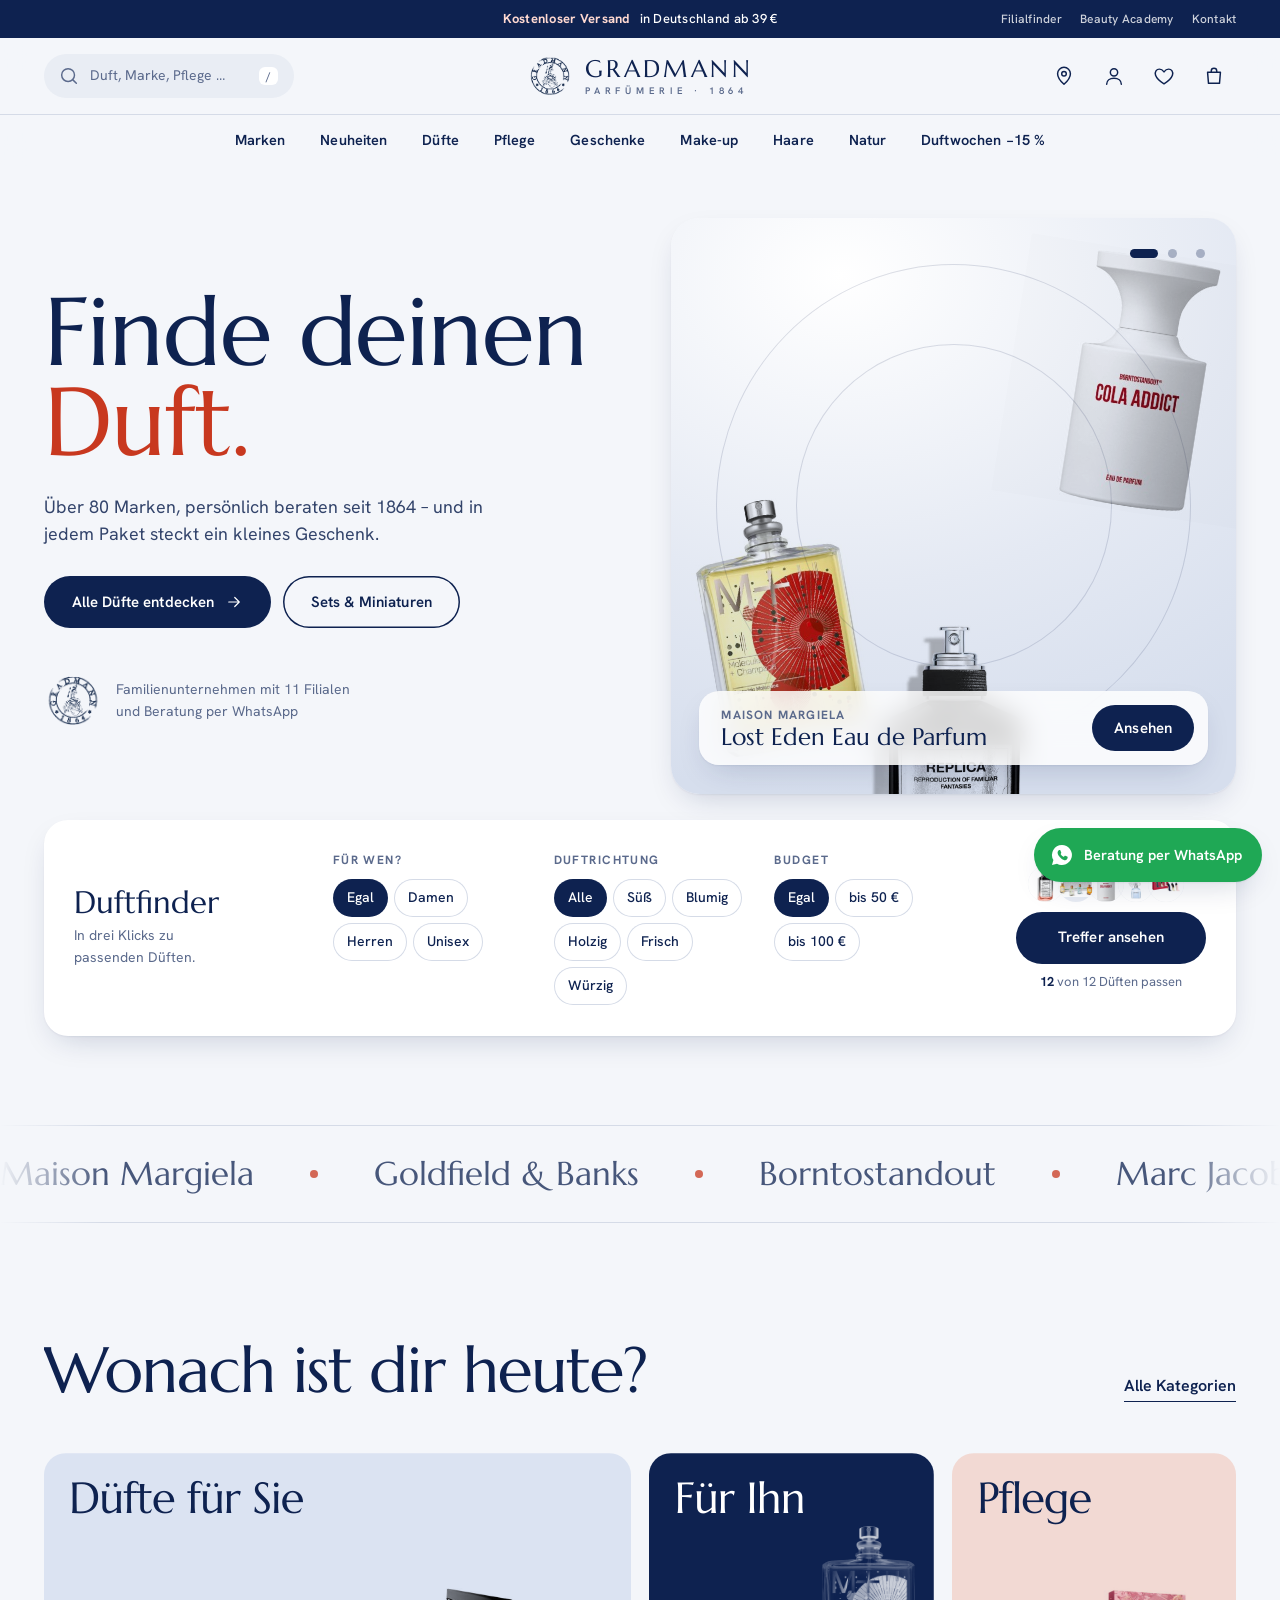
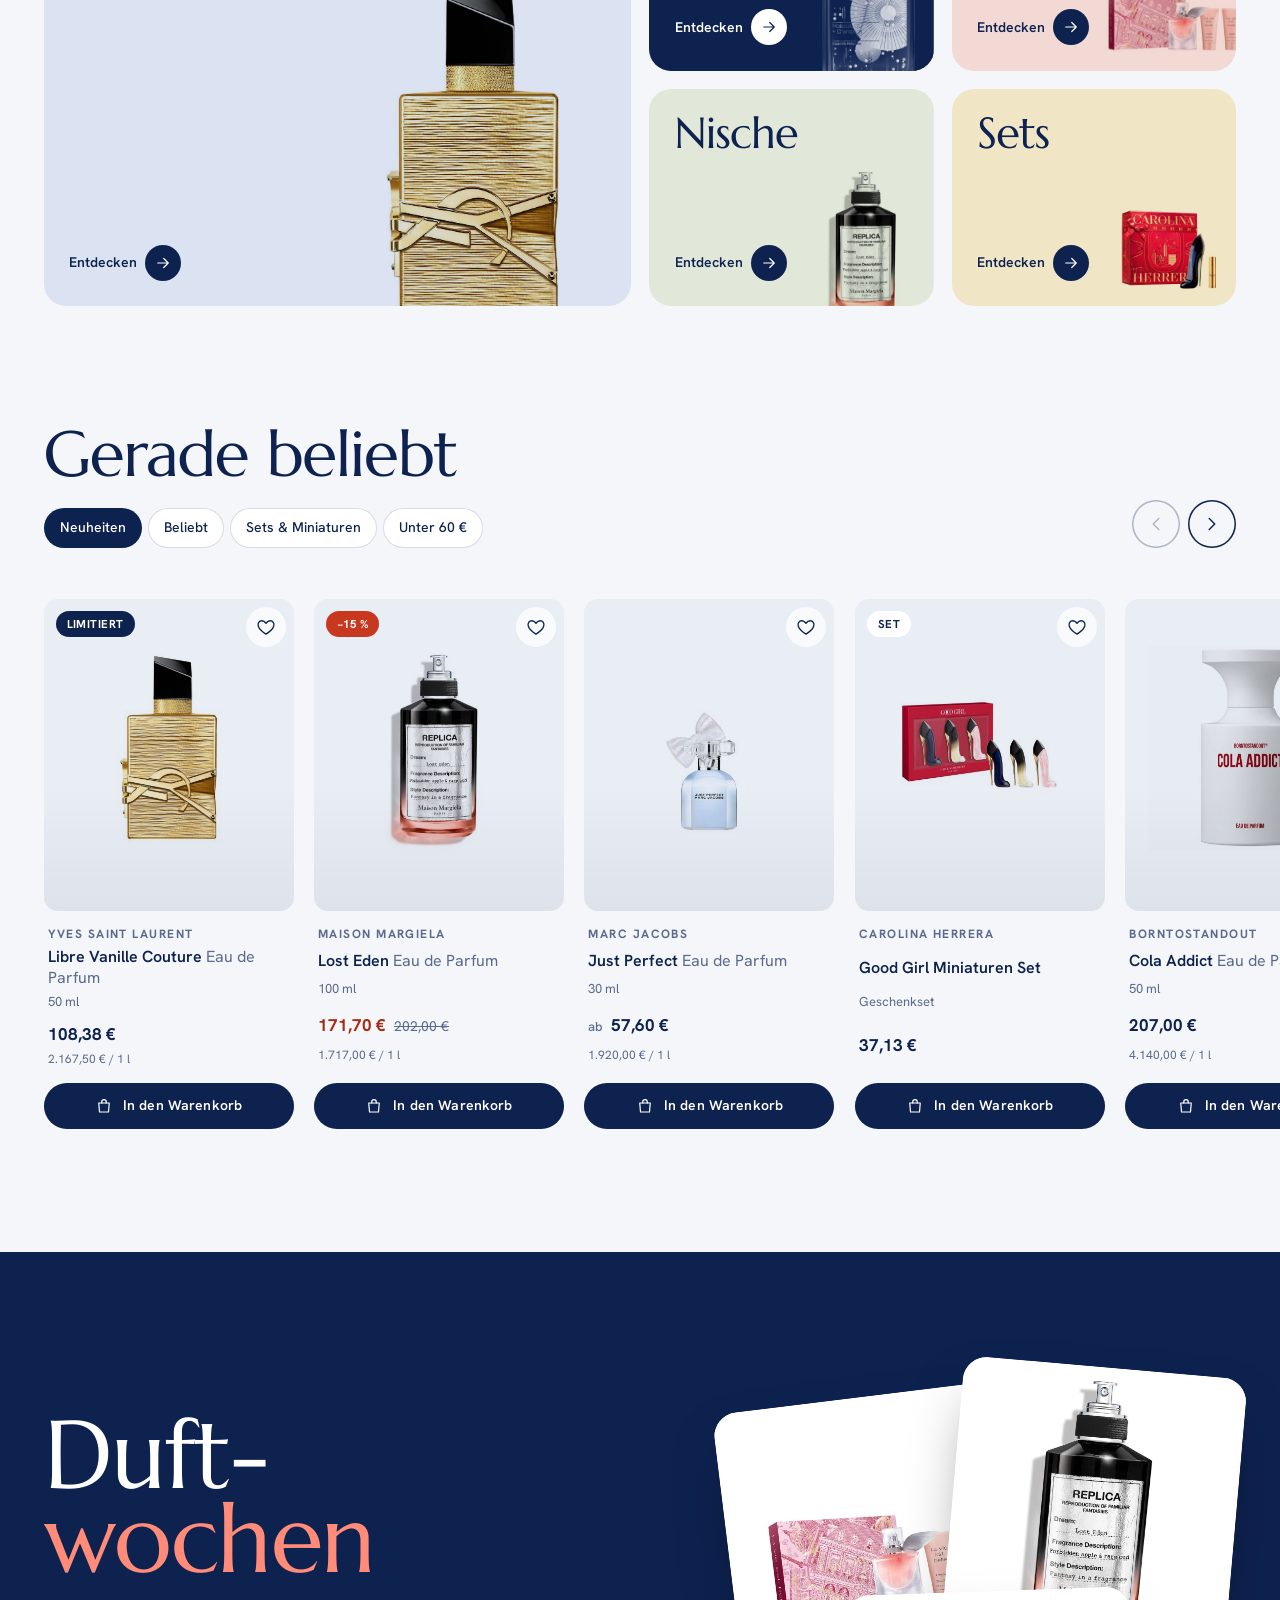
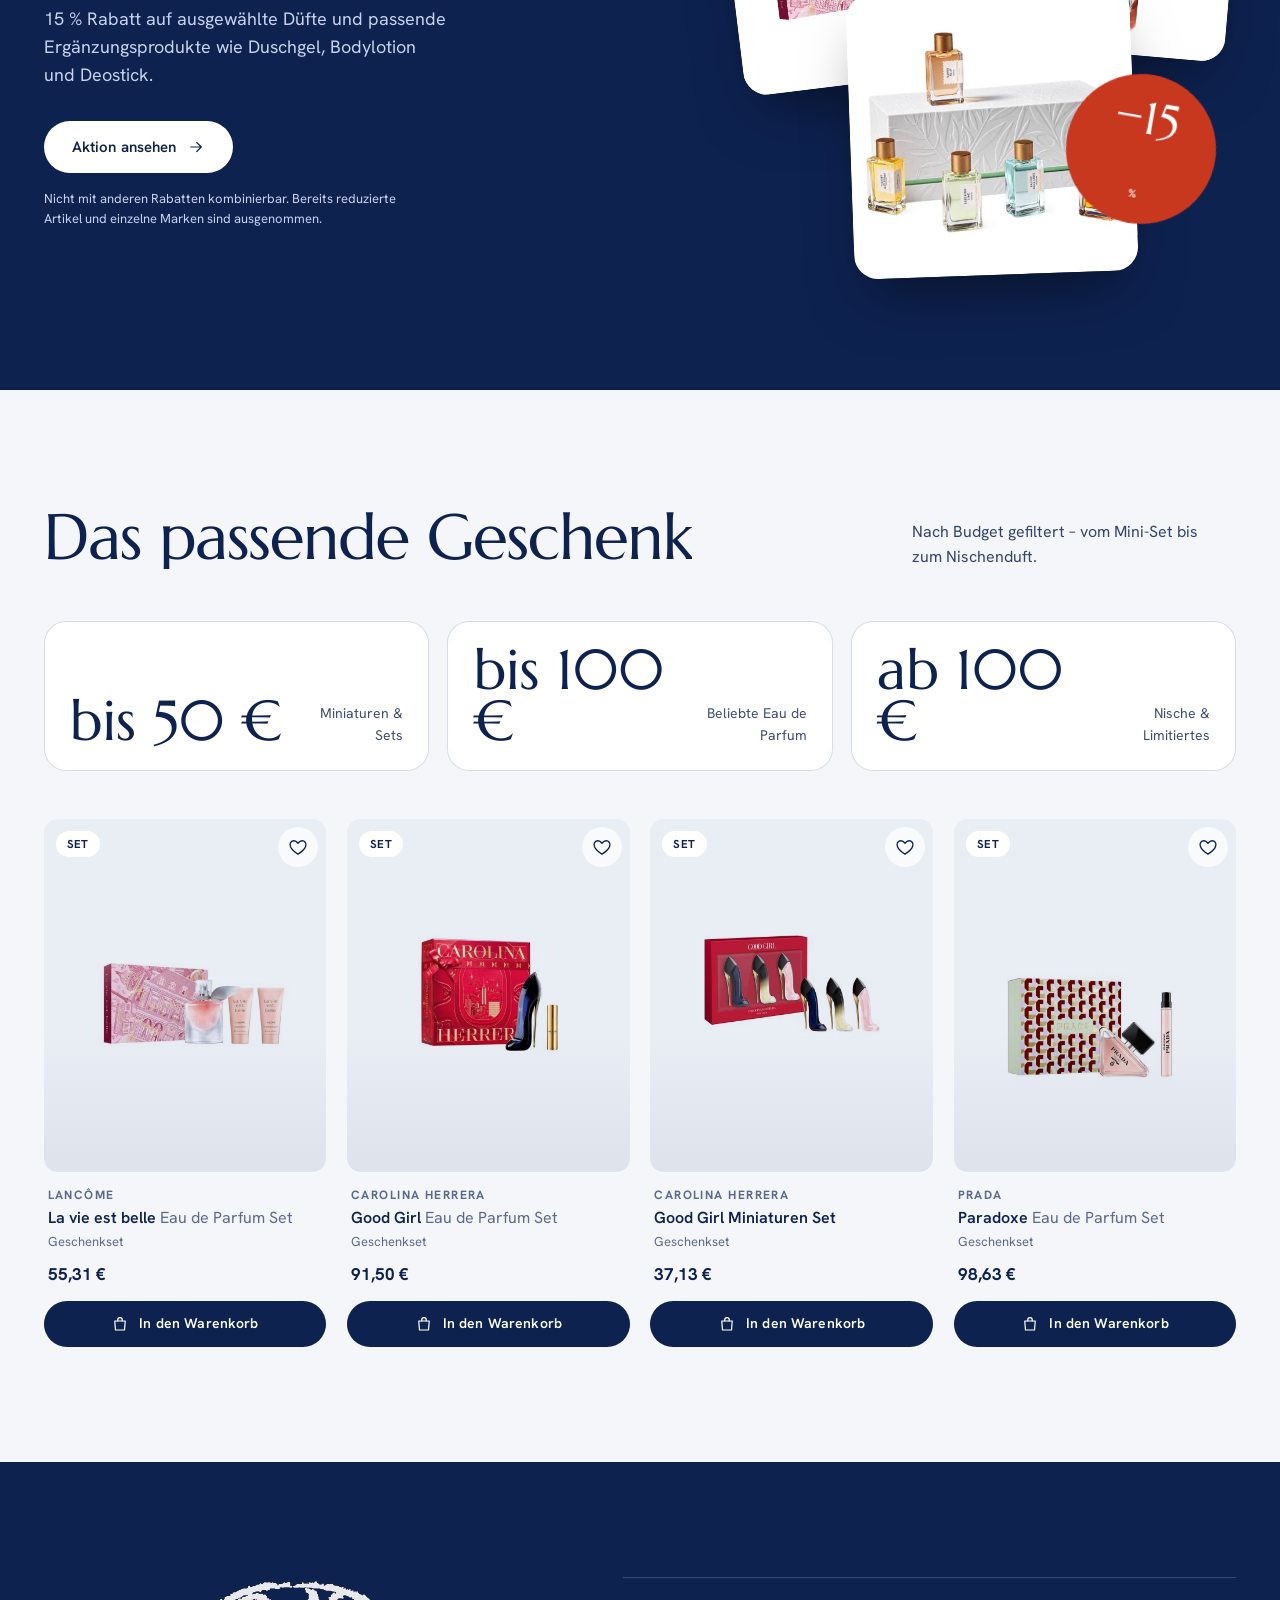
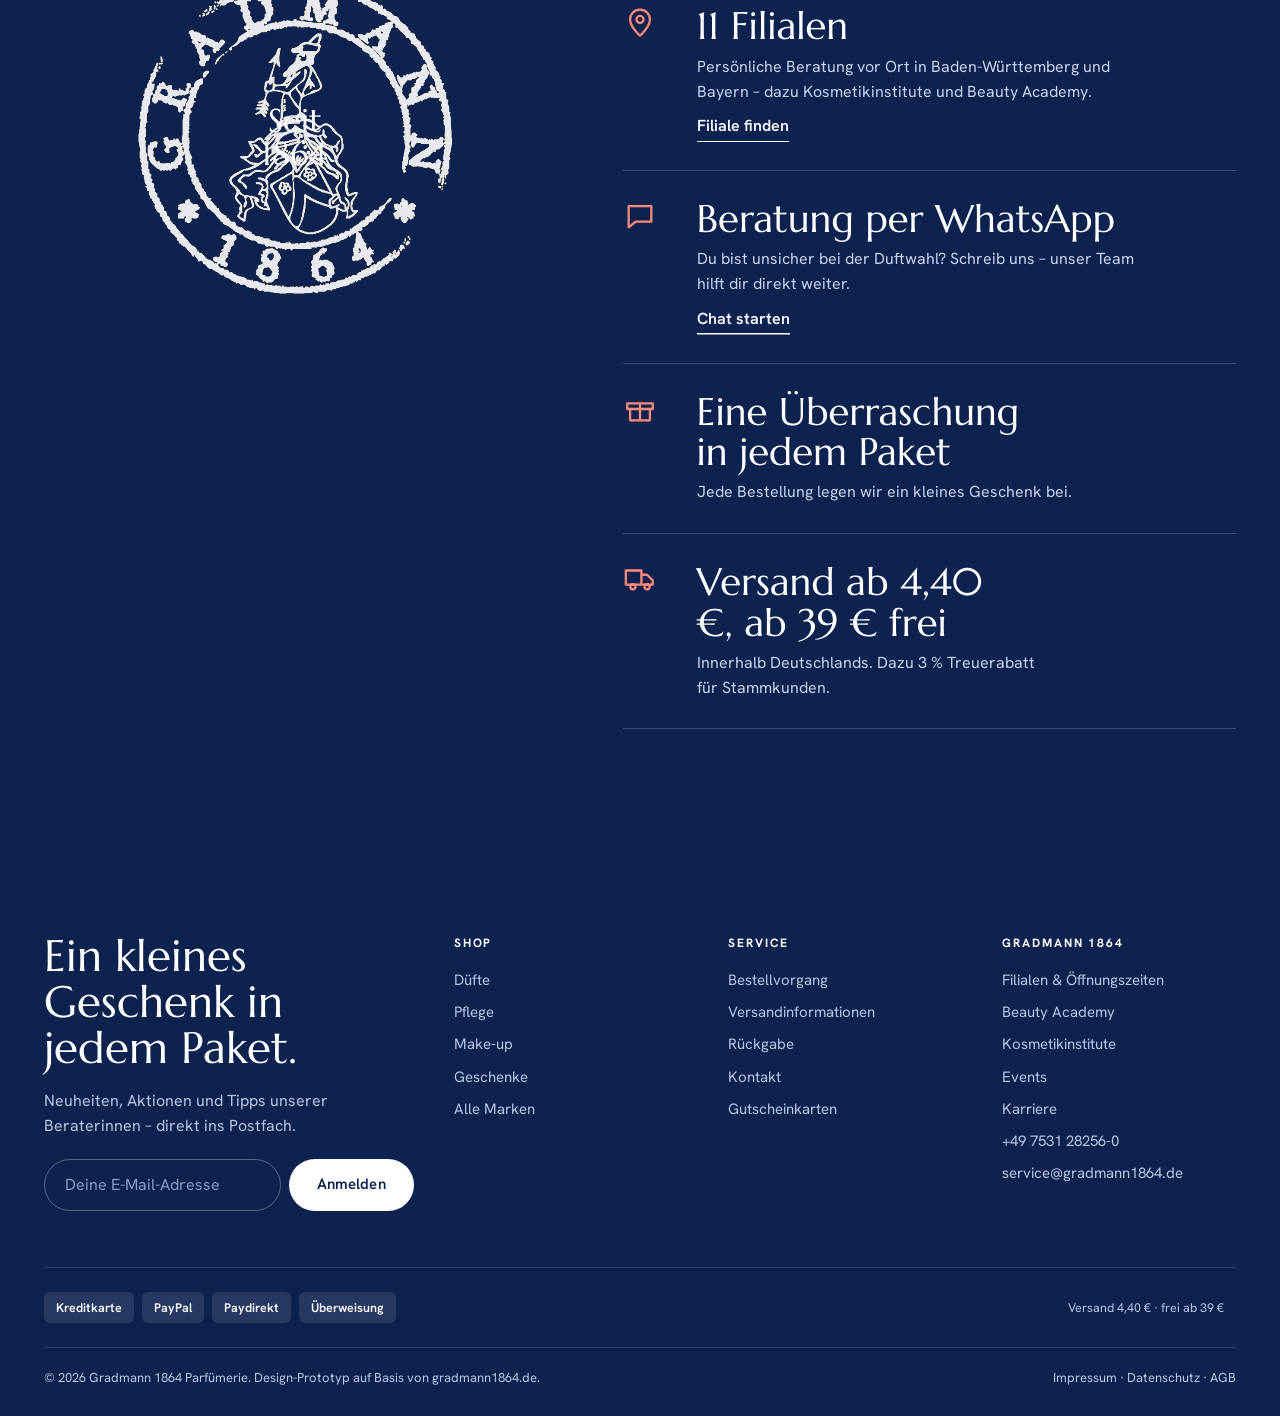
==== commit 3ac87964: "Cart-Drawer: Wunschliste, Upsells, Zahlungsarten; lesbarere Schrift; Rail ohne vertikales Scrollen C" ====
--- a/index.html
+++ b/index.html
@@ -7,7 +7,7 @@
 <meta name="description" content="Düfte, Pflege und Geschenke von über 80 Marken – beraten seit 1864. Kostenloser Versand ab 39 €.">
 <link rel="icon" href="img/stempel.png">
 <link rel="preconnect" href="https://fonts.googleapis.com"><link rel="preconnect" href="https://fonts.gstatic.com" crossorigin>
-<link href="https://fonts.googleapis.com/css2?family=Bodoni+Moda:ital,opsz,wght@0,6..96,400;0,6..96,500;1,6..96,400&family=Hanken+Grotesk:wght@400;500;600;700&display=swap" rel="stylesheet">
+<link href="https://fonts.googleapis.com/css2?family=Marcellus&family=Hanken+Grotesk:wght@400;500;600;700&display=swap" rel="stylesheet">
 <link rel="stylesheet" href="css/style.css">
 </head>
 <body>
--- a/css/style.css
+++ b/css/style.css
@@ -13,7 +13,7 @@
   --radius: 14px;
   --radius-s: 8px;
   --ease: cubic-bezier(.16, 1, .3, 1);
-  --display: 'Bodoni Moda', 'Didot', serif;
+  --display: 'Marcellus', 'Optima', 'Palatino Linotype', serif;
   --sans: 'Hanken Grotesk', system-ui, -apple-system, sans-serif;
   --gut: clamp(16px, 3.4vw, 48px);
   --max: 1440px;
@@ -39,7 +39,7 @@
 input, select { caret-color: var(--accent); }
 .wrap { width: 100%; max-width: var(--max); margin-inline: auto; padding-inline: var(--gut); }
 .sr { position: absolute; width: 1px; height: 1px; overflow: hidden; clip-path: inset(50%); white-space: nowrap; }
-.display { font-family: var(--display); font-weight: 400; letter-spacing: -.02em; line-height: 1; }
+.display { font-family: var(--display); font-weight: 400; letter-spacing: -.005em; line-height: 1; }
 .tnum { font-variant-numeric: tabular-nums; }
 .skip { position: absolute; left: 12px; top: -60px; background: var(--ink); color: #fff; padding: 10px 16px; border-radius: 8px; z-index: 200; transition: top .2s; }
 .skip:focus { top: 12px; }
@@ -228,9 +228,8 @@
 .wish svg { width: 20px; height: 20px; }
 .wish[aria-pressed="true"] { color: var(--accent); }
 .wish[aria-pressed="true"] svg { fill: currentColor; animation: pop .5s var(--ease); }
-.qa { position: absolute; left: 10px; right: 10px; bottom: 10px; z-index: 3; transform: translateY(calc(100% + 14px)); transition: transform .6s var(--ease); }
-.pc:hover .qa, .pc:focus-within .qa { transform: none; }
-@media (hover: none) { .qa { transform: none; position: static; margin-top: 12px; } .qa .btn { --h: 44px; width: 100%; } }
+.pc-body { flex: 1; }
+.qa { position: relative; z-index: 3; margin-top: 14px; }
 .qa .btn { --h: 46px; width: 100%; background: var(--ink); color: #fff; font-size: 14px; }
 .pc-body { padding: 14px 4px 0; display: grid; gap: 3px; }
 .pc-brand { font-size: 12px; font-weight: 700; letter-spacing: .12em; text-transform: uppercase; color: var(--ink-3); }
@@ -245,7 +244,7 @@
 .pc-tags { display: flex; gap: 6px; flex-wrap: wrap; margin-top: 8px; }
 .pc-tags span { font-size: 12px; padding: 3px 9px; border-radius: 999px; background: var(--paper); box-shadow: inset 0 0 0 1px var(--line); color: var(--ink-2); }
 @media (max-width: 1100px) { .pgrid { grid-template-columns: repeat(3, 1fr); } }
-@media (max-width: 760px) { .pgrid { grid-template-columns: repeat(2, 1fr); } .pc-name { font-size: 15px; } .qa { display: block; position: static; transform: none; margin-top: 10px; } .qa .btn { --h: 42px; font-size: 13px; } .pc-tags { display: none; } }
+@media (max-width: 760px) { .pgrid { grid-template-columns: repeat(2, 1fr); } .pc-name { font-size: 15px; } .qa .btn { --h: 42px; font-size: 13px; } .pc-tags { display: none; } }
 
 /* Section scaffolding */
 .sec { padding-block: clamp(64px, 9vw, 130px); }
@@ -292,7 +291,7 @@
 /* ============ HOME ============ */
 .hero { position: relative; overflow: clip; padding-block: clamp(28px, 4vw, 56px) clamp(56px, 7vw, 100px); }
 .hero-grid { display: grid; grid-template-columns: minmax(0, 1.02fr) minmax(0, 1fr); gap: clamp(24px, 4vw, 72px); align-items: center; }
-.hero h1 { font-family: var(--display); font-weight: 400; font-size: clamp(52px, 8.6vw, 96px); line-height: .94; letter-spacing: -.035em; color: var(--ink); }
+.hero h1 { font-family: var(--display); font-weight: 400; font-size: clamp(52px, 8.6vw, 96px); line-height: .94; letter-spacing: -.012em; color: var(--ink); }
 .hero h1 em { font-style: normal; color: var(--accent); }
 .hero .lede { max-width: 46ch; margin-top: clamp(18px, 2vw, 28px); font-size: clamp(17px, 1.4vw, 20px); color: var(--ink-2); }
 .hero-cta { display: flex; gap: 12px; margin-top: 28px; flex-wrap: wrap; }
@@ -366,7 +365,7 @@
 
 /* Rail */
 .tabs { display: flex; gap: 6px; flex-wrap: wrap; }
-.rail { display: grid; grid-auto-flow: column; grid-auto-columns: minmax(250px, 22.5%); gap: clamp(14px, 1.6vw, 24px); overflow-x: auto; scroll-snap-type: x mandatory; scrollbar-width: none; padding-bottom: 8px; margin-inline: calc(var(--gut) * -1); padding-inline: var(--gut); scroll-padding-inline: var(--gut); }
+.rail { display: grid; grid-auto-flow: column; grid-auto-columns: minmax(250px, 22.5%); gap: clamp(14px, 1.6vw, 24px); overflow-x: auto; scroll-snap-type: x mandatory; scrollbar-width: none; overflow-y: hidden; overscroll-behavior-x: contain; padding-bottom: 8px; margin-inline: calc(var(--gut) * -1); padding-inline: var(--gut); scroll-padding-inline: var(--gut); }
 .rail::-webkit-scrollbar { display: none; }
 .rail > * { scroll-snap-align: start; }
 .rail-nav { display: flex; gap: 8px; }
@@ -378,7 +377,7 @@
 /* Duftwochen */
 .dw { position: relative; overflow: hidden; }
 .dw-grid { display: grid; grid-template-columns: 1.1fr .9fr; gap: clamp(24px, 5vw, 80px); align-items: center; }
-.dw h2 { font-family: var(--display); font-weight: 400; font-size: clamp(56px, 10vw, 96px); line-height: .88; letter-spacing: -.04em; color: #fff; }
+.dw h2 { font-family: var(--display); font-weight: 400; font-size: clamp(56px, 10vw, 96px); line-height: .88; letter-spacing: -.015em; color: #fff; }
 .dw h2 em { color: #ff8b78; font-style: normal; display: block; }
 .dw p { max-width: 44ch; font-size: 18px; margin-top: 24px; }
 .dw small { display: block; margin-top: 16px; font-size: 13px; opacity: .75; max-width: 52ch; }
@@ -423,7 +422,7 @@
 .crumbs a:hover { color: var(--ink); text-decoration: underline; }
 .crumbs span[aria-current] { color: var(--ink); font-weight: 600; }
 .coll-hero { display: grid; grid-template-columns: 1fr minmax(0, 480px); gap: clamp(20px, 4vw, 64px); align-items: end; padding-block: clamp(20px, 3vw, 40px) clamp(24px, 3vw, 40px); }
-.coll-hero h1 { font-family: var(--display); font-weight: 400; font-size: clamp(48px, 8vw, 96px); line-height: .9; letter-spacing: -.035em; color: var(--ink); }
+.coll-hero h1 { font-family: var(--display); font-weight: 400; font-size: clamp(48px, 8vw, 96px); line-height: .9; letter-spacing: -.012em; color: var(--ink); }
 .coll-hero h1 em { font-style: normal; color: var(--accent); }
 .coll-hero p { font-size: 17px; }
 .cats { display: flex; gap: 8px; overflow-x: auto; scrollbar-width: none; padding-bottom: 4px; }
@@ -524,7 +523,7 @@
 .buy .brandline { display: flex; justify-content: space-between; align-items: center; gap: 16px; }
 .buy .brandline a { font-weight: 700; font-size: 13px; letter-spacing: .14em; text-transform: uppercase; color: var(--ink-3); text-decoration: none; }
 .buy .brandline a:hover { color: var(--ink); text-decoration: underline; }
-.buy h1 { font-family: var(--display); font-weight: 400; font-size: clamp(40px, 5vw, 72px); line-height: .95; letter-spacing: -.03em; margin-top: 12px; }
+.buy h1 { font-family: var(--display); font-weight: 400; font-size: clamp(40px, 5vw, 72px); line-height: .95; letter-spacing: -.012em; margin-top: 12px; }
 .buy .sub { margin-top: 12px; font-size: 17px; color: var(--ink-2); }
 .pricebox { display: flex; align-items: baseline; gap: 14px; flex-wrap: wrap; margin-top: 26px; }
 .pricebox .now { font-size: 36px; font-weight: 700; color: var(--ink); letter-spacing: -.02em; font-variant-numeric: tabular-nums; }
@@ -570,7 +569,7 @@
 .acc details[open] .fbar i { width: var(--w); }
 .small { font-size: 12.5px; color: var(--ink-3); line-height: 1.5; }
 .story { display: grid; grid-template-columns: 1fr 1fr; gap: clamp(24px, 5vw, 80px); align-items: center; }
-.story .big { font-family: var(--display); font-size: clamp(34px, 4.6vw, 68px); line-height: 1; letter-spacing: -.025em; color: #fff; }
+.story .big { font-family: var(--display); font-size: clamp(34px, 4.6vw, 68px); line-height: 1; letter-spacing: -.01em; color: #fff; }
 .story .big em { color: #ff8b78; }
 .story .imgs { display: grid; grid-template-columns: 1fr 1fr; gap: 14px; }
 .story .imgs img { width: 100%; aspect-ratio: 1; object-fit: cover; border-radius: 20px; }
@@ -595,3 +594,24 @@
   .sel .pre { display: none; } .sel { padding: 0 12px 0 14px; } .fbtn { padding: 0 14px !important; }
   .finder-box { padding: 20px 16px; }
 }
+
+/* Drawer: Tabs, Upsells, Zahlungsarten */
+.dtabs { display: inline-flex; gap: 4px; padding: 4px; border-radius: 999px; background: var(--tile); }
+.dtabs button { display: inline-flex; align-items: center; gap: 7px; height: 40px; padding: 0 16px; border-radius: 999px; font-weight: 600; font-size: 14.5px; color: var(--ink-2); transition: background .3s var(--ease), color .2s; white-space: nowrap; }
+.dtabs button .icon { width: 17px; height: 17px; }
+.dtabs button span { min-width: 20px; height: 20px; padding: 0 6px; border-radius: 10px; background: var(--paper); color: var(--ink); font-size: 12px; display: grid; place-items: center; font-variant-numeric: tabular-nums; }
+.dtabs button[aria-pressed="true"] { background: var(--ink); color: #fff; }
+.dtabs button[aria-pressed="true"] span { background: var(--accent); color: #fff; }
+.drawer header { padding: 14px 16px 14px 20px; }
+.upsell { max-height: 38vh; overflow: auto; display: grid; gap: 12px; }
+.upsell .u { grid-template-columns: 52px 1fr auto; }
+.upsell .u b { font-weight: 600; }
+.upsell .mini { min-height: 36px; white-space: nowrap; padding: 0 14px; }
+.drawer footer[hidden], .drawer .upsell[hidden], .drawer .ship[hidden] { display: none; }
+.pay { display: flex; gap: 8px; justify-content: center; flex-wrap: wrap; padding-top: 4px; }
+.pay svg { width: 48px; height: 30px; }
+@media (max-width: 420px) { .dtabs button { padding: 0 12px; font-size: 14px; } }
+
+/* Lesbarkeit: Marcellus hat nur Regular; kleine Display-Größen etwas größer, Marquee/Karten-Titel in Sans */
+.sec-head h2, .gift b, .bt h3, .tl h3 { text-rendering: geometricPrecision; }
+.pc-name { font-weight: 600; }
